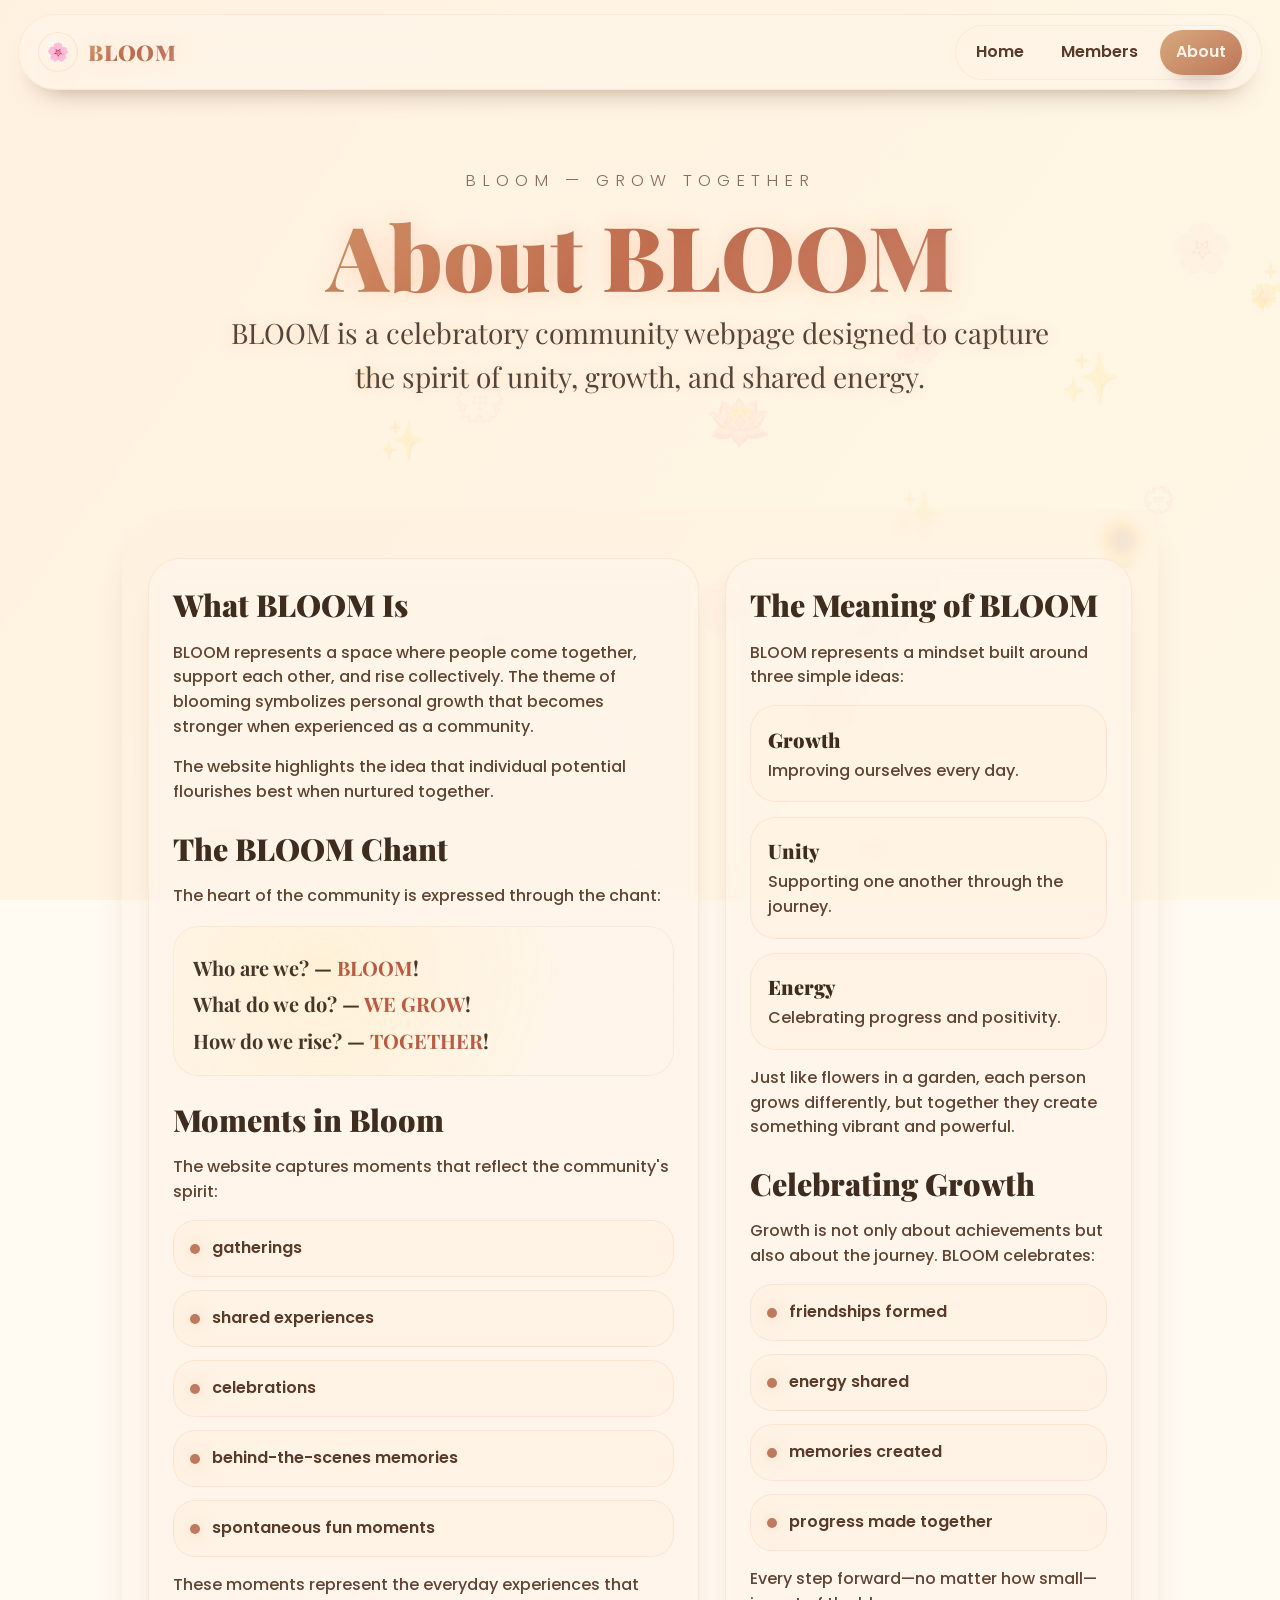
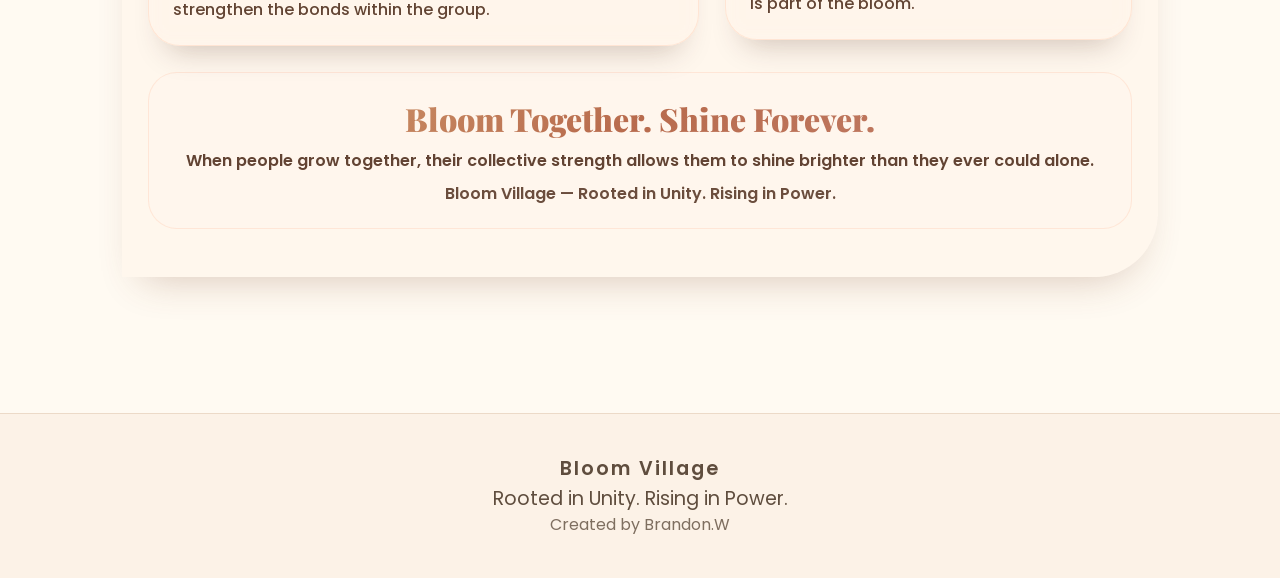
==== about.html @ b37bc61c "Initial Commit" ====
<!doctype html>
<html lang="en" id="top">
  <head>
    <meta charset="UTF-8" />
    <meta name="viewport" content="width=device-width, initial-scale=1.0" />
    <meta name="description" content="About BLOOM — unity, growth, and shared energy." />
    <title>BLOOM · about</title>

    <link rel="preconnect" href="https://fonts.googleapis.com" />
    <link rel="preconnect" href="https://fonts.gstatic.com" crossorigin />
    <link
      href="https://fonts.googleapis.com/css2?family=Playfair+Display:wght@400;700;900&family=Poppins:wght@300;400;500;600&display=swap"
      rel="stylesheet"
    />

    <style>
      :root {
        --ink: #2e2a28;
        --ink-soft: #4a3b32;
        --brand-a: #d4a373;
        --brand-b: #b86b4d;
        --brand-c: #c4826e;
        --glass: rgba(255, 245, 235, 0.62);
        --stroke: rgba(255, 220, 200, 0.55);
        --shadow: 0 20px 35px -18px rgba(70, 40, 20, 0.35);
        --nav-h: 76px;
      }

      * {
        margin: 0;
        padding: 0;
        box-sizing: border-box;
      }
      html {
        scroll-behavior: smooth;
        overflow-x: hidden;
      }
      body {
        font-family: "Poppins", sans-serif;
        background: #fffaf2;
        color: var(--ink);
        line-height: 1.55;
        overflow-x: hidden;
        opacity: 0;
        animation: bodyFadeIn 1.2s cubic-bezier(0.23, 1, 0.32, 1) forwards;
      }
      @keyframes bodyFadeIn {
        to {
          opacity: 1;
        }
      }

      /* Skip link */
      .skip-link {
        position: absolute;
        left: -999px;
        top: 10px;
        z-index: 10001;
        padding: 0.7rem 1rem;
        border-radius: 999px;
        background: rgba(255, 245, 235, 0.95);
        border: 1px solid rgba(255, 220, 200, 0.8);
        color: var(--ink);
        box-shadow: var(--shadow);
        text-decoration: none;
        font-weight: 600;
      }
      .skip-link:focus {
        left: 12px;
      }

      /* ---------- NAVBAR ---------- */
      .site-header {
        position: fixed;
        top: 0;
        left: 0;
        right: 0;
        z-index: 9998;
        padding: 0.9rem 1.1rem;
        pointer-events: none;
      }

      .nav {
        pointer-events: auto;
        max-width: 1300px;
        margin: 0 auto;
        height: var(--nav-h);
        display: flex;
        align-items: center;
        justify-content: space-between;
        gap: 1rem;

        background: var(--glass);
        backdrop-filter: blur(12px);
        border: 1px solid var(--stroke);
        border-radius: 999px;
        padding: 0.65rem 0.9rem 0.65rem 1.2rem;
        box-shadow: 0 18px 28px -22px rgba(80, 45, 20, 0.55);
      }

      .brand {
        display: inline-flex;
        align-items: center;
        gap: 0.65rem;
        text-decoration: none;
        white-space: nowrap;
      }

      .brand-mark {
        width: 40px;
        height: 40px;
        border-radius: 999px;
        display: grid;
        place-items: center;
        background: radial-gradient(
          circle at 30% 30%,
          rgba(255, 245, 235, 0.9),
          rgba(255, 235, 215, 0.4)
        );
        border: 1px solid rgba(255, 220, 200, 0.75);
        box-shadow: 0 16px 22px -18px rgba(70, 35, 15, 0.5);
        font-size: 1.1rem;
      }

      .brand-name {
        font-family: "Playfair Display", serif;
        font-weight: 900;
        letter-spacing: 0.02em;
        font-size: 1.35rem;
        background: linear-gradient(145deg, var(--brand-a), var(--brand-b), var(--brand-c));
        -webkit-background-clip: text;
        background-clip: text;
        color: transparent;
        text-shadow: 0 0 18px rgba(255, 140, 100, 0.18);
      }

      .nav-links {
        display: flex;
        align-items: center;
        gap: 0.35rem;
        padding: 0.25rem;
        border-radius: 999px;
        background: rgba(255, 240, 225, 0.35);
        border: 1px solid rgba(255, 220, 200, 0.45);
      }

      .nav-link {
        text-decoration: none;
        color: #5a3a29;
        font-weight: 600;
        padding: 0.65rem 1rem;
        border-radius: 999px;
        transition:
          transform 0.25s ease,
          background 0.25s ease,
          box-shadow 0.25s ease;
        outline: none;
      }
      .nav-link:hover {
        transform: translateY(-1px);
        background: rgba(255, 240, 220, 0.75);
        box-shadow: 0 16px 20px -18px rgba(70, 35, 15, 0.55);
      }
      .nav-link:focus-visible {
        outline: 3px solid rgba(255, 170, 122, 0.95);
        outline-offset: 2px;
      }
      .nav-link.is-active {
        background: linear-gradient(145deg, rgba(212, 163, 115, 0.92), rgba(184, 107, 77, 0.92));
        color: rgba(255, 245, 235, 0.98);
        box-shadow: 0 16px 22px -18px rgba(50, 20, 10, 0.6);
      }

      .nav-toggle {
        display: none;
        border: 1px solid rgba(255, 220, 200, 0.65);
        background: rgba(255, 245, 235, 0.75);
        backdrop-filter: blur(10px);
        color: #5a3a29;
        border-radius: 999px;
        padding: 0.65rem 0.9rem;
        font-weight: 700;
        cursor: pointer;
        box-shadow: 0 16px 20px -18px rgba(70, 35, 15, 0.5);
      }
      .nav-toggle:focus-visible {
        outline: 3px solid rgba(255, 170, 122, 0.95);
        outline-offset: 2px;
      }

      .nav-drawer {
        display: none;
        position: absolute;
        top: calc(0.9rem + var(--nav-h) + 0.55rem);
        left: 1.1rem;
        right: 1.1rem;
        max-width: 1300px;
        margin: 0 auto;
        background: rgba(255, 245, 235, 0.86);
        backdrop-filter: blur(14px);
        border: 1px solid rgba(255, 220, 200, 0.7);
        border-radius: 1.5rem;
        box-shadow: 0 28px 45px -28px rgba(50, 25, 10, 0.6);
        padding: 0.6rem;
        pointer-events: auto;
      }
      .nav-drawer a {
        display: block;
        padding: 0.9rem 1rem;
        border-radius: 1.1rem;
        color: #5a3a29;
        font-weight: 700;
        text-decoration: none;
      }
      .nav-drawer a:hover {
        background: rgba(255, 235, 215, 0.75);
      }
      .nav-drawer a.is-active {
        background: linear-gradient(145deg, rgba(212, 163, 115, 0.92), rgba(184, 107, 77, 0.92));
        color: rgba(255, 245, 235, 0.98);
      }
      .nav-drawer.open {
        display: block;
      }

      /* Background layers */
      .gradient-bg {
        position: fixed;
        inset: 0;
        width: 100%;
        height: 100%;
        background: linear-gradient(125deg, #fff1e0 0%, #fff9e6 40%, #ffe6e9 80%, #fff1dd 100%);
        background-size: 300% 300%;
        animation: softGradientShift 16s ease infinite;
        z-index: -2;
        pointer-events: none;
      }
      @keyframes softGradientShift {
        0% {
          background-position: 0% 50%;
        }
        50% {
          background-position: 100% 50%;
        }
        100% {
          background-position: 0% 50%;
        }
      }

      .petal-container {
        position: fixed;
        inset: 0;
        width: 100%;
        height: 100%;
        pointer-events: none;
        z-index: -1;
        overflow: hidden;
        will-change: transform;
      }

      .petal {
        position: absolute;
        color: rgba(255, 200, 200, 0.25);
        font-size: clamp(1.2rem, 6vw, 3.5rem);
        user-select: none;
        animation: floatPetals 20s linear infinite;
        opacity: 0.5;
        transform-origin: center;
        will-change: transform, opacity;
      }

      @keyframes floatPetals {
        0% {
          transform: translateY(110vh) rotate(0deg) scale(0.8);
          opacity: 0.2;
        }
        50% {
          opacity: 0.5;
        }
        100% {
          transform: translateY(-20vh) rotate(360deg) scale(1.2);
          opacity: 0;
        }
      }

      .content {
        position: relative;
        z-index: 5;
        padding-top: calc(var(--nav-h) + 2.2rem);
      }

      main {
        display: block;
      }

      section {
        max-width: 1100px;
        margin: 0 auto;
        padding: 4.5rem 2rem;
      }

      /* Page hero */
      .page-hero {
        padding-top: 3.5rem;
        padding-bottom: 2.5rem;
        text-align: center;
      }

      .small-label {
        font-size: 1.05rem;
        letter-spacing: 6px;
        text-transform: uppercase;
        color: #8b6f5c;
        font-weight: 300;
        margin-bottom: 0.9rem;
      }

      .page-title {
        font-family: "Playfair Display", serif;
        font-size: clamp(3rem, 7vw, 5.6rem);
        font-weight: 900;
        line-height: 1.05;
        background: linear-gradient(145deg, var(--brand-a), var(--brand-b), var(--brand-c));
        -webkit-background-clip: text;
        background-clip: text;
        color: transparent;
        text-shadow: 0 0 24px rgba(255, 140, 100, 0.25);
        margin-bottom: 0.6rem;
      }

      .page-subtitle {
        font-family: "Playfair Display", serif;
        font-size: clamp(1.15rem, 2.4vw, 1.75rem);
        font-weight: 400;
        color: var(--ink-soft);
        text-shadow:
          0 0 10px #ffe1c6,
          0 0 18px #ffdbc5;
        opacity: 0.95;
        max-width: 860px;
        margin: 0 auto;
      }

      /* Content cards */
      .about-wrap {
        background: rgba(255, 235, 220, 0.2);
        backdrop-filter: blur(4px);
        border-radius: 4rem 0 4rem 0;
        padding: 3rem 1.6rem;
        box-shadow: 0 20px 40px -20px rgba(120, 70, 40, 0.3);
      }

      .about-grid {
        display: grid;
        grid-template-columns: 1.15fr 0.85fr;
        gap: 1.6rem;
        align-items: start;
      }

      .card {
        background: rgba(255, 245, 235, 0.72);
        backdrop-filter: blur(10px);
        border: 1px solid rgba(255, 220, 200, 0.65);
        border-radius: 2rem;
        padding: 1.4rem 1.5rem;
        box-shadow: 0 22px 30px -18px rgba(70, 40, 20, 0.25);
      }

      .card h2 {
        font-family: "Playfair Display", serif;
        font-weight: 900;
        font-size: 1.9rem;
        color: #3e2c1e;
        margin-bottom: 0.75rem;
      }

      .card p {
        color: #5a3a29;
        font-weight: 500;
        opacity: 0.95;
        margin-bottom: 0.95rem;
      }

      .card p:last-child {
        margin-bottom: 0;
      }

      /* Meaning list */
      .pill-list {
        display: grid;
        gap: 0.9rem;
        margin-top: 0.9rem;
      }

      .pill-item {
        border-radius: 1.6rem;
        padding: 1.1rem 1.1rem;
        background: rgba(255, 240, 225, 0.55);
        border: 1px solid rgba(255, 220, 200, 0.65);
      }

      .pill-item strong {
        display: inline-block;
        font-family: "Playfair Display", serif;
        font-weight: 900;
        font-size: 1.25rem;
        color: #3e2c1e;
        margin-bottom: 0.25rem;
      }

      .pill-item span {
        display: block;
        color: #5a3a29;
        font-weight: 500;
        opacity: 0.95;
      }

      /* Chant block */
      .chant {
        margin-top: 1.1rem;
        border-radius: 1.6rem;
        background: radial-gradient(circle at 30% 30%, rgba(255, 240, 210, 0.8), transparent 70%);
        padding: 1.2rem 1.2rem;
        border: 1px solid rgba(255, 220, 200, 0.55);
      }

      .chant p {
        font-family: "Playfair Display", serif;
        font-size: 1.25rem;
        font-weight: 700;
        color: #3e2c1e;
        margin: 0.35rem 0;
      }

      .chant .highlight {
        color: #b6533a;
      }

      /* Moments list */
      .moments {
        display: grid;
        gap: 0.8rem;
        margin-top: 0.9rem;
      }

      .moment {
        display: flex;
        align-items: center;
        gap: 0.75rem;
        padding: 0.95rem 1rem;
        border-radius: 1.4rem;
        background: rgba(255, 240, 225, 0.55);
        border: 1px solid rgba(255, 220, 200, 0.65);
        color: #5a3a29;
        font-weight: 600;
      }

      .moment .dot {
        width: 10px;
        height: 10px;
        border-radius: 999px;
        background: rgba(184, 107, 77, 0.9);
        box-shadow: 0 0 18px rgba(184, 107, 77, 0.35);
      }

      /* Closing statement */
      .closing {
        text-align: center;
        margin-top: 1.6rem;
        padding: 1.3rem 1.1rem;
        border-radius: 1.8rem;
        background: rgba(255, 245, 235, 0.65);
        border: 1px solid rgba(255, 220, 200, 0.6);
      }

      .closing h3 {
        font-family: "Playfair Display", serif;
        font-weight: 900;
        font-size: 2rem;
        background: linear-gradient(145deg, var(--brand-a), var(--brand-b), var(--brand-c));
        -webkit-background-clip: text;
        background-clip: text;
        color: transparent;
        margin-bottom: 0.35rem;
      }

      .closing p {
        color: #5a3a29;
        font-weight: 600;
        opacity: 0.95;
      }

      footer {
        text-align: center;
        padding: 2.5rem;
        font-size: 1.2rem;
        background: rgba(245, 225, 205, 0.3);
        backdrop-filter: blur(4px);
        border-top: 1px solid rgba(200, 160, 130, 0.3);
        color: #5f4d3e;
        margin-top: 4rem;
      }
      footer p:first-child {
        font-weight: 600;
        letter-spacing: 2px;
      }
      footer p:last-child {
        font-size: 1rem;
        opacity: 0.8;
      }

      @media (max-width: 980px) {
        .about-grid {
          grid-template-columns: 1fr;
        }
        .about-wrap {
          border-radius: 2.6rem 0 2.6rem 0;
        }
      }

      @media (max-width: 860px) {
        .nav-links {
          display: none;
        }
        .nav-toggle {
          display: inline-flex;
          align-items: center;
          gap: 0.55rem;
        }
      }

      @media (prefers-reduced-motion: reduce) {
        html {
          scroll-behavior: auto;
        }
        * {
          animation-duration: 0.001ms !important;
          animation-iteration-count: 1 !important;
          transition-duration: 0.001ms !important;
        }
        .petal {
          display: none;
        }
        .gradient-bg {
          animation: none;
        }
      }
    </style>
  </head>

  <body>
    <a class="skip-link" href="#main">Skip to content</a>

    <div class="gradient-bg"></div>
    <div class="petal-container" id="petalContainer"></div>

    <header class="site-header">
      <nav class="nav" aria-label="Primary">
        <a class="brand" href="index.html" aria-label="BLOOM home">
          <span class="brand-mark" aria-hidden="true">🌸</span>
          <span class="brand-name">BLOOM</span>
        </a>

        <button
          class="nav-toggle"
          id="navToggle"
          type="button"
          aria-expanded="false"
          aria-controls="navDrawer"
        >
          ☰ <span style="font-weight: 700">Menu</span>
        </button>

        <div class="nav-links" aria-label="Primary links">
          <a class="nav-link" href="index.html">Home</a>
          <a class="nav-link" href="members.html">Members</a>
          <a class="nav-link is-active" href="about.html">About</a>
        </div>
      </nav>

      <div class="nav-drawer" id="navDrawer" aria-label="Mobile menu">
        <a href="index.html">Home</a>
        <a href="members.html">Members</a>
        <a class="is-active" href="about.html">About</a>
      </div>
    </header>

    <div class="content">
      <main id="main">
        <section class="page-hero">
          <div class="small-label">BLOOM — Grow Together</div>
          <h1 class="page-title">About BLOOM</h1>
          <p class="page-subtitle">
            BLOOM is a celebratory community webpage designed to capture the spirit of unity,
            growth, and shared energy.
          </p>
        </section>

        <section>
          <div class="about-wrap">
            <div class="about-grid">
              <article class="card">
                <h2>What BLOOM Is</h2>
                <p>
                  BLOOM represents a space where people come together, support each other, and rise
                  collectively. The theme of blooming symbolizes personal growth that becomes
                  stronger when experienced as a community.
                </p>
                <p>
                  The website highlights the idea that individual potential flourishes best when
                  nurtured together.
                </p>

                <h2 style="margin-top: 1.25rem">The BLOOM Chant</h2>
                <p>The heart of the community is expressed through the chant:</p>

                <div class="chant" aria-label="BLOOM chant">
                  <p>Who are we? — <span class="highlight">BLOOM</span>!</p>
                  <p>What do we do? — <span class="highlight">WE GROW</span>!</p>
                  <p>How do we rise? — <span class="highlight">TOGETHER</span>!</p>
                </div>

                <h2 style="margin-top: 1.25rem">Moments in Bloom</h2>
                <p>The website captures moments that reflect the community's spirit:</p>

                <div class="moments" aria-label="Moments in Bloom list">
                  <div class="moment"><span class="dot" aria-hidden="true"></span> gatherings</div>
                  <div class="moment">
                    <span class="dot" aria-hidden="true"></span> shared experiences
                  </div>
                  <div class="moment">
                    <span class="dot" aria-hidden="true"></span> celebrations
                  </div>
                  <div class="moment">
                    <span class="dot" aria-hidden="true"></span> behind-the-scenes memories
                  </div>
                  <div class="moment">
                    <span class="dot" aria-hidden="true"></span> spontaneous fun moments
                  </div>
                </div>

                <p style="margin-top: 1rem">
                  These moments represent the everyday experiences that strengthen the bonds within
                  the group.
                </p>
              </article>

              <aside class="card">
                <h2>The Meaning of BLOOM</h2>
                <p>BLOOM represents a mindset built around three simple ideas:</p>

                <div class="pill-list" aria-label="BLOOM meaning list">
                  <div class="pill-item">
                    <strong>Growth</strong>
                    <span>Improving ourselves every day.</span>
                  </div>
                  <div class="pill-item">
                    <strong>Unity</strong>
                    <span>Supporting one another through the journey.</span>
                  </div>
                  <div class="pill-item">
                    <strong>Energy</strong>
                    <span>Celebrating progress and positivity.</span>
                  </div>
                </div>

                <p style="margin-top: 1rem">
                  Just like flowers in a garden, each person grows differently, but together they
                  create something vibrant and powerful.
                </p>

                <h2 style="margin-top: 1.25rem">Celebrating Growth</h2>
                <p>
                  Growth is not only about achievements but also about the journey. BLOOM
                  celebrates:
                </p>

                <div class="moments" aria-label="Celebrating Growth list">
                  <div class="moment">
                    <span class="dot" aria-hidden="true"></span> friendships formed
                  </div>
                  <div class="moment">
                    <span class="dot" aria-hidden="true"></span> energy shared
                  </div>
                  <div class="moment">
                    <span class="dot" aria-hidden="true"></span> memories created
                  </div>
                  <div class="moment">
                    <span class="dot" aria-hidden="true"></span> progress made together
                  </div>
                </div>

                <p style="margin-top: 1rem">
                  Every step forward—no matter how small—is part of the bloom.
                </p>
              </aside>
            </div>

            <div class="closing" aria-label="Closing message">
              <h3>Bloom Together. Shine Forever.</h3>
              <p>
                When people grow together, their collective strength allows them to shine brighter
                than they ever could alone.
              </p>
              <p style="margin-top: 0.55rem; opacity: 0.9">
                Bloom Village — Rooted in Unity. Rising in Power.
              </p>
            </div>
          </div>
        </section>

        <footer>
          <p>Bloom Village</p>
          <p>Rooted in Unity. Rising in Power.</p>
          <p>Created by Brandon.W</p>
        </footer>
      </main>
    </div>

    <script>
      (function () {
        const reduceMotion =
          window.matchMedia && window.matchMedia("(prefers-reduced-motion: reduce)").matches;

        // Navbar mobile toggle
        const navToggle = document.getElementById("navToggle");
        const navDrawer = document.getElementById("navDrawer");

        function setDrawer(open) {
          if (!navToggle || !navDrawer) return;
          navDrawer.classList.toggle("open", open);
          navToggle.setAttribute("aria-expanded", open ? "true" : "false");
        }

        if (navToggle && navDrawer) {
          navToggle.addEventListener("click", () => {
            const isOpen = navDrawer.classList.contains("open");
            setDrawer(!isOpen);
          });

          navDrawer.querySelectorAll("a").forEach((a) =>
            a.addEventListener("click", () => {
              setDrawer(false);
            }),
          );

          window.addEventListener("keydown", (e) => {
            if (e.key === "Escape") setDrawer(false);
          });

          window.addEventListener("click", (e) => {
            const target = e.target;
            if (!target) return;
            if (navDrawer.classList.contains("open")) {
              const clickedToggle = navToggle.contains(target);
              const clickedDrawer = navDrawer.contains(target);
              if (!clickedToggle && !clickedDrawer) setDrawer(false);
            }
          });
        }

        // Petals
        const petalContainer = document.getElementById("petalContainer");
        const petalEmojis = ["🌸", "🌼", "🌻", "🌺", "🪷", "💮", "✨"];

        if (!reduceMotion && petalContainer) {
          const PETAL_COUNT = 22;
          for (let i = 0; i < PETAL_COUNT; i++) {
            const petal = document.createElement("div");
            petal.className = "petal";
            petal.textContent = petalEmojis[Math.floor(Math.random() * petalEmojis.length)];
            petal.style.left = Math.random() * 100 + "%";
            petal.style.top = Math.random() * 100 + "%";
            petal.style.animationDelay = Math.random() * 15 + "s";
            petal.style.animationDuration = 12 + Math.random() * 18 + "s";
            petal.style.fontSize = 1.2 + Math.random() * 3 + "rem";
            petal.style.opacity = (0.2 + Math.random() * 0.3).toFixed(2);
            petalContainer.appendChild(petal);
          }
        }
      })();
    </script>
  </body>
</html>
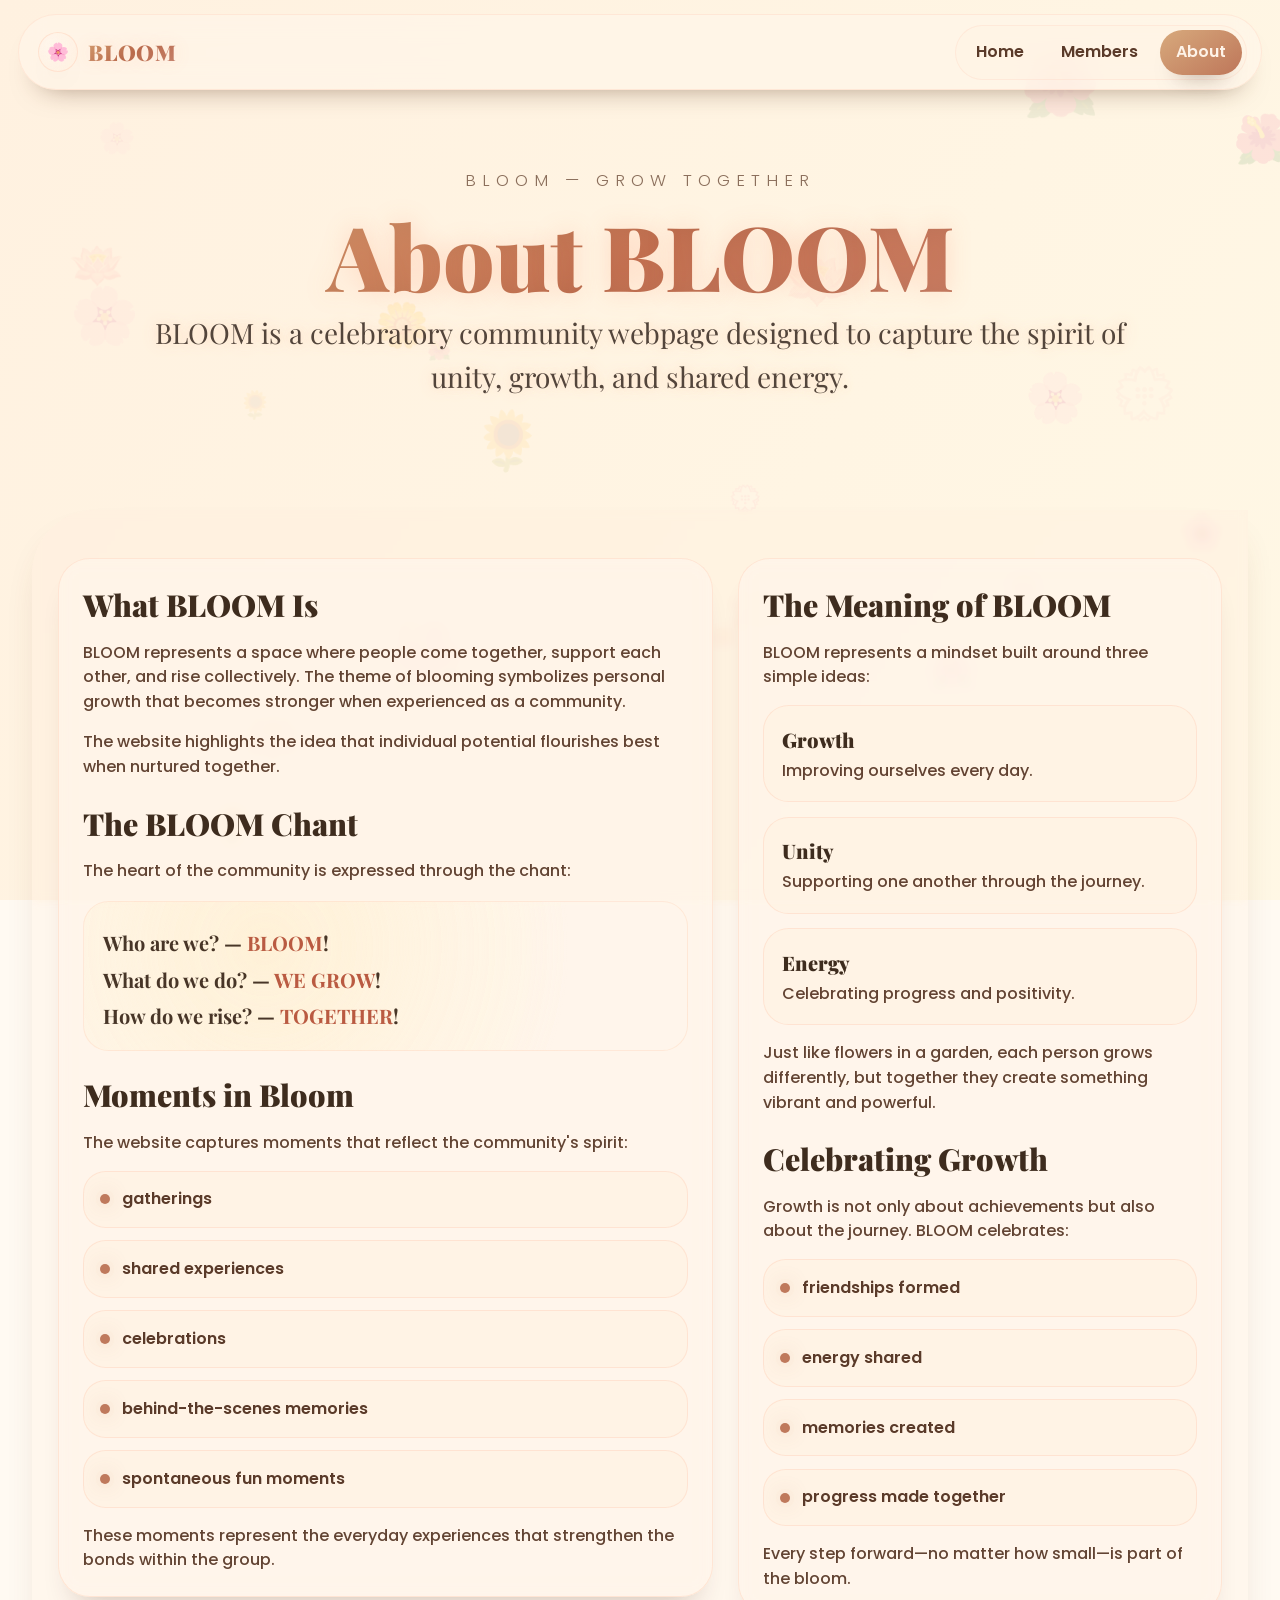
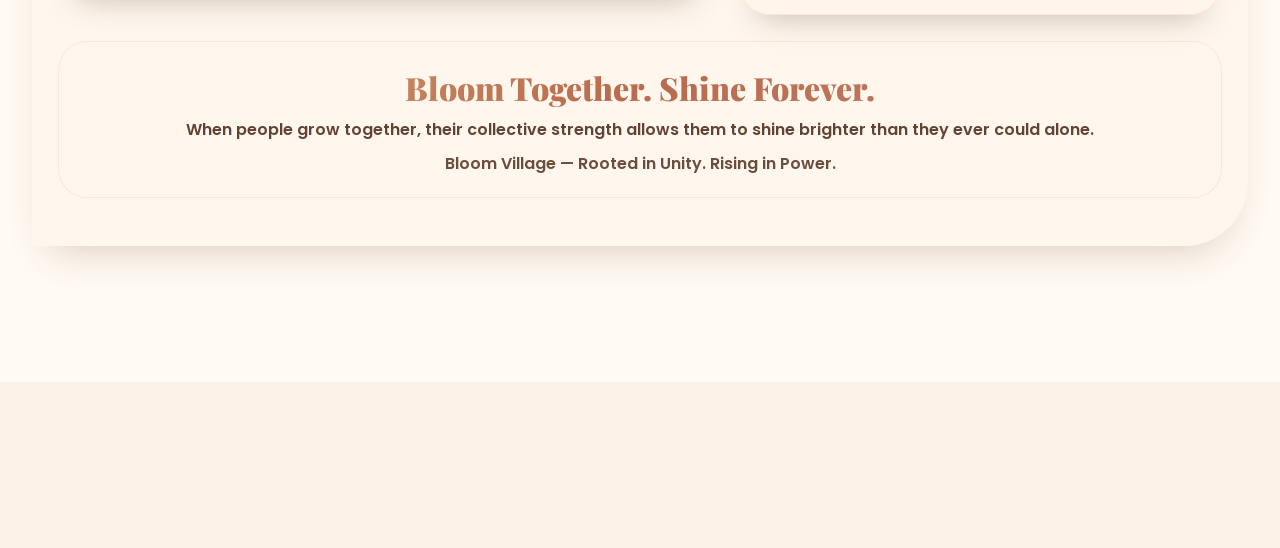
==== commit 93d63a72: "Separated code into html,css and js. Added Birthday announcement Feature" ====
--- a/about.html
+++ b/about.html
@@ -12,540 +12,8 @@
       href="https://fonts.googleapis.com/css2?family=Playfair+Display:wght@400;700;900&family=Poppins:wght@300;400;500;600&display=swap"
       rel="stylesheet"
     />
-
-    <style>
-      :root {
-        --ink: #2e2a28;
-        --ink-soft: #4a3b32;
-        --brand-a: #d4a373;
-        --brand-b: #b86b4d;
-        --brand-c: #c4826e;
-        --glass: rgba(255, 245, 235, 0.62);
-        --stroke: rgba(255, 220, 200, 0.55);
-        --shadow: 0 20px 35px -18px rgba(70, 40, 20, 0.35);
-        --nav-h: 76px;
-      }
-
-      * {
-        margin: 0;
-        padding: 0;
-        box-sizing: border-box;
-      }
-      html {
-        scroll-behavior: smooth;
-        overflow-x: hidden;
-      }
-      body {
-        font-family: "Poppins", sans-serif;
-        background: #fffaf2;
-        color: var(--ink);
-        line-height: 1.55;
-        overflow-x: hidden;
-        opacity: 0;
-        animation: bodyFadeIn 1.2s cubic-bezier(0.23, 1, 0.32, 1) forwards;
-      }
-      @keyframes bodyFadeIn {
-        to {
-          opacity: 1;
-        }
-      }
-
-      /* Skip link */
-      .skip-link {
-        position: absolute;
-        left: -999px;
-        top: 10px;
-        z-index: 10001;
-        padding: 0.7rem 1rem;
-        border-radius: 999px;
-        background: rgba(255, 245, 235, 0.95);
-        border: 1px solid rgba(255, 220, 200, 0.8);
-        color: var(--ink);
-        box-shadow: var(--shadow);
-        text-decoration: none;
-        font-weight: 600;
-      }
-      .skip-link:focus {
-        left: 12px;
-      }
-
-      /* ---------- NAVBAR ---------- */
-      .site-header {
-        position: fixed;
-        top: 0;
-        left: 0;
-        right: 0;
-        z-index: 9998;
-        padding: 0.9rem 1.1rem;
-        pointer-events: none;
-      }
-
-      .nav {
-        pointer-events: auto;
-        max-width: 1300px;
-        margin: 0 auto;
-        height: var(--nav-h);
-        display: flex;
-        align-items: center;
-        justify-content: space-between;
-        gap: 1rem;
-
-        background: var(--glass);
-        backdrop-filter: blur(12px);
-        border: 1px solid var(--stroke);
-        border-radius: 999px;
-        padding: 0.65rem 0.9rem 0.65rem 1.2rem;
-        box-shadow: 0 18px 28px -22px rgba(80, 45, 20, 0.55);
-      }
-
-      .brand {
-        display: inline-flex;
-        align-items: center;
-        gap: 0.65rem;
-        text-decoration: none;
-        white-space: nowrap;
-      }
-
-      .brand-mark {
-        width: 40px;
-        height: 40px;
-        border-radius: 999px;
-        display: grid;
-        place-items: center;
-        background: radial-gradient(
-          circle at 30% 30%,
-          rgba(255, 245, 235, 0.9),
-          rgba(255, 235, 215, 0.4)
-        );
-        border: 1px solid rgba(255, 220, 200, 0.75);
-        box-shadow: 0 16px 22px -18px rgba(70, 35, 15, 0.5);
-        font-size: 1.1rem;
-      }
-
-      .brand-name {
-        font-family: "Playfair Display", serif;
-        font-weight: 900;
-        letter-spacing: 0.02em;
-        font-size: 1.35rem;
-        background: linear-gradient(145deg, var(--brand-a), var(--brand-b), var(--brand-c));
-        -webkit-background-clip: text;
-        background-clip: text;
-        color: transparent;
-        text-shadow: 0 0 18px rgba(255, 140, 100, 0.18);
-      }
-
-      .nav-links {
-        display: flex;
-        align-items: center;
-        gap: 0.35rem;
-        padding: 0.25rem;
-        border-radius: 999px;
-        background: rgba(255, 240, 225, 0.35);
-        border: 1px solid rgba(255, 220, 200, 0.45);
-      }
-
-      .nav-link {
-        text-decoration: none;
-        color: #5a3a29;
-        font-weight: 600;
-        padding: 0.65rem 1rem;
-        border-radius: 999px;
-        transition:
-          transform 0.25s ease,
-          background 0.25s ease,
-          box-shadow 0.25s ease;
-        outline: none;
-      }
-      .nav-link:hover {
-        transform: translateY(-1px);
-        background: rgba(255, 240, 220, 0.75);
-        box-shadow: 0 16px 20px -18px rgba(70, 35, 15, 0.55);
-      }
-      .nav-link:focus-visible {
-        outline: 3px solid rgba(255, 170, 122, 0.95);
-        outline-offset: 2px;
-      }
-      .nav-link.is-active {
-        background: linear-gradient(145deg, rgba(212, 163, 115, 0.92), rgba(184, 107, 77, 0.92));
-        color: rgba(255, 245, 235, 0.98);
-        box-shadow: 0 16px 22px -18px rgba(50, 20, 10, 0.6);
-      }
-
-      .nav-toggle {
-        display: none;
-        border: 1px solid rgba(255, 220, 200, 0.65);
-        background: rgba(255, 245, 235, 0.75);
-        backdrop-filter: blur(10px);
-        color: #5a3a29;
-        border-radius: 999px;
-        padding: 0.65rem 0.9rem;
-        font-weight: 700;
-        cursor: pointer;
-        box-shadow: 0 16px 20px -18px rgba(70, 35, 15, 0.5);
-      }
-      .nav-toggle:focus-visible {
-        outline: 3px solid rgba(255, 170, 122, 0.95);
-        outline-offset: 2px;
-      }
-
-      .nav-drawer {
-        display: none;
-        position: absolute;
-        top: calc(0.9rem + var(--nav-h) + 0.55rem);
-        left: 1.1rem;
-        right: 1.1rem;
-        max-width: 1300px;
-        margin: 0 auto;
-        background: rgba(255, 245, 235, 0.86);
-        backdrop-filter: blur(14px);
-        border: 1px solid rgba(255, 220, 200, 0.7);
-        border-radius: 1.5rem;
-        box-shadow: 0 28px 45px -28px rgba(50, 25, 10, 0.6);
-        padding: 0.6rem;
-        pointer-events: auto;
-      }
-      .nav-drawer a {
-        display: block;
-        padding: 0.9rem 1rem;
-        border-radius: 1.1rem;
-        color: #5a3a29;
-        font-weight: 700;
-        text-decoration: none;
-      }
-      .nav-drawer a:hover {
-        background: rgba(255, 235, 215, 0.75);
-      }
-      .nav-drawer a.is-active {
-        background: linear-gradient(145deg, rgba(212, 163, 115, 0.92), rgba(184, 107, 77, 0.92));
-        color: rgba(255, 245, 235, 0.98);
-      }
-      .nav-drawer.open {
-        display: block;
-      }
-
-      /* Background layers */
-      .gradient-bg {
-        position: fixed;
-        inset: 0;
-        width: 100%;
-        height: 100%;
-        background: linear-gradient(125deg, #fff1e0 0%, #fff9e6 40%, #ffe6e9 80%, #fff1dd 100%);
-        background-size: 300% 300%;
-        animation: softGradientShift 16s ease infinite;
-        z-index: -2;
-        pointer-events: none;
-      }
-      @keyframes softGradientShift {
-        0% {
-          background-position: 0% 50%;
-        }
-        50% {
-          background-position: 100% 50%;
-        }
-        100% {
-          background-position: 0% 50%;
-        }
-      }
-
-      .petal-container {
-        position: fixed;
-        inset: 0;
-        width: 100%;
-        height: 100%;
-        pointer-events: none;
-        z-index: -1;
-        overflow: hidden;
-        will-change: transform;
-      }
-
-      .petal {
-        position: absolute;
-        color: rgba(255, 200, 200, 0.25);
-        font-size: clamp(1.2rem, 6vw, 3.5rem);
-        user-select: none;
-        animation: floatPetals 20s linear infinite;
-        opacity: 0.5;
-        transform-origin: center;
-        will-change: transform, opacity;
-      }
-
-      @keyframes floatPetals {
-        0% {
-          transform: translateY(110vh) rotate(0deg) scale(0.8);
-          opacity: 0.2;
-        }
-        50% {
-          opacity: 0.5;
-        }
-        100% {
-          transform: translateY(-20vh) rotate(360deg) scale(1.2);
-          opacity: 0;
-        }
-      }
-
-      .content {
-        position: relative;
-        z-index: 5;
-        padding-top: calc(var(--nav-h) + 2.2rem);
-      }
-
-      main {
-        display: block;
-      }
-
-      section {
-        max-width: 1100px;
-        margin: 0 auto;
-        padding: 4.5rem 2rem;
-      }
-
-      /* Page hero */
-      .page-hero {
-        padding-top: 3.5rem;
-        padding-bottom: 2.5rem;
-        text-align: center;
-      }
-
-      .small-label {
-        font-size: 1.05rem;
-        letter-spacing: 6px;
-        text-transform: uppercase;
-        color: #8b6f5c;
-        font-weight: 300;
-        margin-bottom: 0.9rem;
-      }
-
-      .page-title {
-        font-family: "Playfair Display", serif;
-        font-size: clamp(3rem, 7vw, 5.6rem);
-        font-weight: 900;
-        line-height: 1.05;
-        background: linear-gradient(145deg, var(--brand-a), var(--brand-b), var(--brand-c));
-        -webkit-background-clip: text;
-        background-clip: text;
-        color: transparent;
-        text-shadow: 0 0 24px rgba(255, 140, 100, 0.25);
-        margin-bottom: 0.6rem;
-      }
-
-      .page-subtitle {
-        font-family: "Playfair Display", serif;
-        font-size: clamp(1.15rem, 2.4vw, 1.75rem);
-        font-weight: 400;
-        color: var(--ink-soft);
-        text-shadow:
-          0 0 10px #ffe1c6,
-          0 0 18px #ffdbc5;
-        opacity: 0.95;
-        max-width: 860px;
-        margin: 0 auto;
-      }
-
-      /* Content cards */
-      .about-wrap {
-        background: rgba(255, 235, 220, 0.2);
-        backdrop-filter: blur(4px);
-        border-radius: 4rem 0 4rem 0;
-        padding: 3rem 1.6rem;
-        box-shadow: 0 20px 40px -20px rgba(120, 70, 40, 0.3);
-      }
-
-      .about-grid {
-        display: grid;
-        grid-template-columns: 1.15fr 0.85fr;
-        gap: 1.6rem;
-        align-items: start;
-      }
-
-      .card {
-        background: rgba(255, 245, 235, 0.72);
-        backdrop-filter: blur(10px);
-        border: 1px solid rgba(255, 220, 200, 0.65);
-        border-radius: 2rem;
-        padding: 1.4rem 1.5rem;
-        box-shadow: 0 22px 30px -18px rgba(70, 40, 20, 0.25);
-      }
-
-      .card h2 {
-        font-family: "Playfair Display", serif;
-        font-weight: 900;
-        font-size: 1.9rem;
-        color: #3e2c1e;
-        margin-bottom: 0.75rem;
-      }
-
-      .card p {
-        color: #5a3a29;
-        font-weight: 500;
-        opacity: 0.95;
-        margin-bottom: 0.95rem;
-      }
-
-      .card p:last-child {
-        margin-bottom: 0;
-      }
-
-      /* Meaning list */
-      .pill-list {
-        display: grid;
-        gap: 0.9rem;
-        margin-top: 0.9rem;
-      }
-
-      .pill-item {
-        border-radius: 1.6rem;
-        padding: 1.1rem 1.1rem;
-        background: rgba(255, 240, 225, 0.55);
-        border: 1px solid rgba(255, 220, 200, 0.65);
-      }
-
-      .pill-item strong {
-        display: inline-block;
-        font-family: "Playfair Display", serif;
-        font-weight: 900;
-        font-size: 1.25rem;
-        color: #3e2c1e;
-        margin-bottom: 0.25rem;
-      }
-
-      .pill-item span {
-        display: block;
-        color: #5a3a29;
-        font-weight: 500;
-        opacity: 0.95;
-      }
-
-      /* Chant block */
-      .chant {
-        margin-top: 1.1rem;
-        border-radius: 1.6rem;
-        background: radial-gradient(circle at 30% 30%, rgba(255, 240, 210, 0.8), transparent 70%);
-        padding: 1.2rem 1.2rem;
-        border: 1px solid rgba(255, 220, 200, 0.55);
-      }
-
-      .chant p {
-        font-family: "Playfair Display", serif;
-        font-size: 1.25rem;
-        font-weight: 700;
-        color: #3e2c1e;
-        margin: 0.35rem 0;
-      }
-
-      .chant .highlight {
-        color: #b6533a;
-      }
-
-      /* Moments list */
-      .moments {
-        display: grid;
-        gap: 0.8rem;
-        margin-top: 0.9rem;
-      }
-
-      .moment {
-        display: flex;
-        align-items: center;
-        gap: 0.75rem;
-        padding: 0.95rem 1rem;
-        border-radius: 1.4rem;
-        background: rgba(255, 240, 225, 0.55);
-        border: 1px solid rgba(255, 220, 200, 0.65);
-        color: #5a3a29;
-        font-weight: 600;
-      }
-
-      .moment .dot {
-        width: 10px;
-        height: 10px;
-        border-radius: 999px;
-        background: rgba(184, 107, 77, 0.9);
-        box-shadow: 0 0 18px rgba(184, 107, 77, 0.35);
-      }
-
-      /* Closing statement */
-      .closing {
-        text-align: center;
-        margin-top: 1.6rem;
-        padding: 1.3rem 1.1rem;
-        border-radius: 1.8rem;
-        background: rgba(255, 245, 235, 0.65);
-        border: 1px solid rgba(255, 220, 200, 0.6);
-      }
-
-      .closing h3 {
-        font-family: "Playfair Display", serif;
-        font-weight: 900;
-        font-size: 2rem;
-        background: linear-gradient(145deg, var(--brand-a), var(--brand-b), var(--brand-c));
-        -webkit-background-clip: text;
-        background-clip: text;
-        color: transparent;
-        margin-bottom: 0.35rem;
-      }
-
-      .closing p {
-        color: #5a3a29;
-        font-weight: 600;
-        opacity: 0.95;
-      }
-
-      footer {
-        text-align: center;
-        padding: 2.5rem;
-        font-size: 1.2rem;
-        background: rgba(245, 225, 205, 0.3);
-        backdrop-filter: blur(4px);
-        border-top: 1px solid rgba(200, 160, 130, 0.3);
-        color: #5f4d3e;
-        margin-top: 4rem;
-      }
-      footer p:first-child {
-        font-weight: 600;
-        letter-spacing: 2px;
-      }
-      footer p:last-child {
-        font-size: 1rem;
-        opacity: 0.8;
-      }
-
-      @media (max-width: 980px) {
-        .about-grid {
-          grid-template-columns: 1fr;
-        }
-        .about-wrap {
-          border-radius: 2.6rem 0 2.6rem 0;
-        }
-      }
-
-      @media (max-width: 860px) {
-        .nav-links {
-          display: none;
-        }
-        .nav-toggle {
-          display: inline-flex;
-          align-items: center;
-          gap: 0.55rem;
-        }
-      }
-
-      @media (prefers-reduced-motion: reduce) {
-        html {
-          scroll-behavior: auto;
-        }
-        * {
-          animation-duration: 0.001ms !important;
-          animation-iteration-count: 1 !important;
-          transition-duration: 0.001ms !important;
-        }
-        .petal {
-          display: none;
-        }
-        .gradient-bg {
-          animation: none;
-        }
-      }
-    </style>
+    <link rel="icon" type="image/png" href="assets/images/favicon.png" />
+    <link rel="stylesheet" href="style.css" />
   </head>
 
   <body>
@@ -717,68 +185,6 @@
       </main>
     </div>
 
-    <script>
-      (function () {
-        const reduceMotion =
-          window.matchMedia && window.matchMedia("(prefers-reduced-motion: reduce)").matches;
-
-        // Navbar mobile toggle
-        const navToggle = document.getElementById("navToggle");
-        const navDrawer = document.getElementById("navDrawer");
-
-        function setDrawer(open) {
-          if (!navToggle || !navDrawer) return;
-          navDrawer.classList.toggle("open", open);
-          navToggle.setAttribute("aria-expanded", open ? "true" : "false");
-        }
-
-        if (navToggle && navDrawer) {
-          navToggle.addEventListener("click", () => {
-            const isOpen = navDrawer.classList.contains("open");
-            setDrawer(!isOpen);
-          });
-
-          navDrawer.querySelectorAll("a").forEach((a) =>
-            a.addEventListener("click", () => {
-              setDrawer(false);
-            }),
-          );
-
-          window.addEventListener("keydown", (e) => {
-            if (e.key === "Escape") setDrawer(false);
-          });
-
-          window.addEventListener("click", (e) => {
-            const target = e.target;
-            if (!target) return;
-            if (navDrawer.classList.contains("open")) {
-              const clickedToggle = navToggle.contains(target);
-              const clickedDrawer = navDrawer.contains(target);
-              if (!clickedToggle && !clickedDrawer) setDrawer(false);
-            }
-          });
-        }
-
-        // Petals
-        const petalContainer = document.getElementById("petalContainer");
-        const petalEmojis = ["🌸", "🌼", "🌻", "🌺", "🪷", "💮", "✨"];
-
-        if (!reduceMotion && petalContainer) {
-          const PETAL_COUNT = 22;
-          for (let i = 0; i < PETAL_COUNT; i++) {
-            const petal = document.createElement("div");
-            petal.className = "petal";
-            petal.textContent = petalEmojis[Math.floor(Math.random() * petalEmojis.length)];
-            petal.style.left = Math.random() * 100 + "%";
-            petal.style.top = Math.random() * 100 + "%";
-            petal.style.animationDelay = Math.random() * 15 + "s";
-            petal.style.animationDuration = 12 + Math.random() * 18 + "s";
-            petal.style.fontSize = 1.2 + Math.random() * 3 + "rem";
-            petal.style.opacity = (0.2 + Math.random() * 0.3).toFixed(2);
-            petalContainer.appendChild(petal);
-          }
-        }
-      })();
-    </script>
+    <script src="script.js"></script>
   </body>
 </html>
--- a/style.css
+++ b/style.css
@@ -0,0 +1,2127 @@
+:root {
+  --ink: #2e2a28;
+  --ink-soft: #4a3b32;
+  --brand-a: #d4a373;
+  --brand-b: #b86b4d;
+  --brand-c: #c4826e;
+  --glass: rgba(255, 245, 235, 0.62);
+  --stroke: rgba(255, 220, 200, 0.55);
+  --shadow: 0 20px 35px -18px rgba(70, 40, 20, 0.35);
+  --nav-h: 76px;
+}
+
+* {
+  margin: 0;
+  padding: 0;
+  box-sizing: border-box;
+}
+
+html {
+  scroll-behavior: smooth;
+  overflow-x: hidden;
+}
+
+body {
+  font-family: "Poppins", sans-serif;
+  background: #fffaf2;
+  color: var(--ink);
+  line-height: 1.55;
+  overflow-x: hidden;
+  opacity: 0;
+  animation: bodyFadeIn 1.2s cubic-bezier(0.23, 1, 0.32, 1) forwards;
+}
+
+@keyframes bodyFadeIn {
+  to {
+    opacity: 1;
+  }
+}
+
+body.nav-open,
+body.modal-open {
+  overflow: hidden;
+}
+
+main {
+  display: block;
+}
+
+section {
+  max-width: 1300px;
+  margin: 0 auto;
+  padding: 4.5rem 2rem;
+}
+
+.content {
+  position: relative;
+  z-index: 5;
+  padding-top: calc(var(--nav-h) + 2.2rem);
+}
+
+/* ---------- ACCESSIBILITY ---------- */
+.skip-link {
+  position: absolute;
+  left: -999px;
+  top: 10px;
+  z-index: 10001;
+  padding: 0.7rem 1rem;
+  border-radius: 999px;
+  background: rgba(255, 245, 235, 0.95);
+  border: 1px solid rgba(255, 220, 200, 0.8);
+  color: var(--ink);
+  box-shadow: var(--shadow);
+  text-decoration: none;
+  font-weight: 600;
+}
+
+.skip-link:focus {
+  left: 12px;
+}
+
+/* ---------- SHARED FOCUS ---------- */
+.nav-link:focus-visible,
+.nav-toggle:focus-visible,
+.lightbox-close:focus-visible,
+.celebration-close:focus-visible,
+.celebration-action:focus-visible,
+.celebration-secondary:focus-visible,
+.play-overlay:focus-visible,
+.member-card:focus-visible,
+.hangout-card:focus-visible,
+.modal-close:focus-visible,
+.hmodal-close:focus-visible,
+.moment-card:focus-visible,
+.media-close:focus-visible {
+  outline: 3px solid rgba(255, 170, 122, 0.95);
+  outline-offset: 2px;
+}
+
+/* ---------- NAVBAR ---------- */
+.site-header {
+  position: fixed;
+  top: 0;
+  left: 0;
+  right: 0;
+  z-index: 9998;
+  padding: 0.9rem 1.1rem;
+  pointer-events: auto;
+}
+
+.nav {
+  max-width: 1300px;
+  margin: 0 auto;
+  height: var(--nav-h);
+  display: flex;
+  align-items: center;
+  justify-content: space-between;
+  gap: 1rem;
+  background: var(--glass);
+  backdrop-filter: blur(12px);
+  border: 1px solid var(--stroke);
+  border-radius: 999px;
+  padding: 0.65rem 0.9rem 0.65rem 1.2rem;
+  box-shadow: 0 18px 28px -22px rgba(80, 45, 20, 0.55);
+}
+
+.brand {
+  display: inline-flex;
+  align-items: center;
+  gap: 0.65rem;
+  text-decoration: none;
+  white-space: nowrap;
+}
+
+.brand-mark {
+  width: 40px;
+  height: 40px;
+  border-radius: 999px;
+  display: grid;
+  place-items: center;
+  background: radial-gradient(
+    circle at 30% 30%,
+    rgba(255, 245, 235, 0.9),
+    rgba(255, 235, 215, 0.4)
+  );
+  border: 1px solid rgba(255, 220, 200, 0.75);
+  box-shadow: 0 16px 22px -18px rgba(70, 35, 15, 0.5);
+  font-size: 1.1rem;
+}
+
+.brand-name {
+  font-family: "Playfair Display", serif;
+  font-weight: 900;
+  letter-spacing: 0.02em;
+  font-size: 1.35rem;
+  background: linear-gradient(145deg, var(--brand-a), var(--brand-b), var(--brand-c));
+  -webkit-background-clip: text;
+  background-clip: text;
+  color: transparent;
+  text-shadow: 0 0 18px rgba(255, 140, 100, 0.18);
+}
+
+.nav-links {
+  display: flex;
+  align-items: center;
+  gap: 0.35rem;
+  padding: 0.25rem;
+  border-radius: 999px;
+  background: rgba(255, 240, 225, 0.35);
+  border: 1px solid rgba(255, 220, 200, 0.45);
+}
+
+.nav-link {
+  text-decoration: none;
+  color: #5a3a29;
+  font-weight: 600;
+  padding: 0.65rem 1rem;
+  border-radius: 999px;
+  transition:
+    transform 0.25s ease,
+    background 0.25s ease,
+    box-shadow 0.25s ease;
+  outline: none;
+}
+
+.nav-link:hover {
+  transform: translateY(-1px);
+  background: rgba(255, 240, 220, 0.75);
+  box-shadow: 0 16px 20px -18px rgba(70, 35, 15, 0.55);
+}
+
+.nav-link.is-active {
+  background: linear-gradient(145deg, rgba(212, 163, 115, 0.92), rgba(184, 107, 77, 0.92));
+  color: rgba(255, 245, 235, 0.98);
+  box-shadow: 0 16px 22px -18px rgba(50, 20, 10, 0.6);
+}
+
+.nav-toggle {
+  display: none;
+  border: 1px solid rgba(255, 220, 200, 0.65);
+  background: rgba(255, 245, 235, 0.75);
+  backdrop-filter: blur(10px);
+  color: #5a3a29;
+  border-radius: 999px;
+  padding: 0.65rem 0.9rem;
+  font-weight: 700;
+  cursor: pointer;
+  box-shadow: 0 16px 20px -18px rgba(70, 35, 15, 0.5);
+}
+
+.nav-drawer {
+  display: none;
+  position: fixed;
+  top: calc(0.9rem + var(--nav-h) + 0.75rem);
+  left: 1.1rem;
+  right: 1.1rem;
+  z-index: 9999;
+  background: rgba(255, 245, 235, 0.88);
+  backdrop-filter: blur(14px);
+  border: 1px solid rgba(255, 220, 200, 0.7);
+  border-radius: 1.5rem;
+  box-shadow: 0 28px 45px -28px rgba(50, 25, 10, 0.6);
+  padding: 0.6rem;
+  pointer-events: auto;
+}
+
+.nav-drawer.open {
+  display: block;
+}
+
+.nav-drawer a {
+  display: block;
+  padding: 0.9rem 1rem;
+  border-radius: 1.1rem;
+  color: #5a3a29;
+  font-weight: 700;
+  text-decoration: none;
+}
+
+.nav-drawer a:hover {
+  background: rgba(255, 235, 215, 0.75);
+}
+
+.nav-drawer a.is-active {
+  background: linear-gradient(145deg, rgba(212, 163, 115, 0.92), rgba(184, 107, 77, 0.92));
+  color: rgba(255, 245, 235, 0.98);
+}
+
+/* ---------- BACKGROUND ---------- */
+.gradient-bg {
+  position: fixed;
+  inset: 0;
+  width: 100%;
+  height: 100%;
+  background: linear-gradient(125deg, #fff1e0 0%, #fff9e6 40%, #ffe6e9 80%, #fff1dd 100%);
+  background-size: 300% 300%;
+  animation: softGradientShift 16s ease infinite;
+  z-index: -2;
+  pointer-events: none;
+}
+
+@keyframes softGradientShift {
+  0% {
+    background-position: 0% 50%;
+  }
+  50% {
+    background-position: 100% 50%;
+  }
+  100% {
+    background-position: 0% 50%;
+  }
+}
+
+.petal-container {
+  position: fixed;
+  inset: 0;
+  width: 100%;
+  height: 100%;
+  pointer-events: none;
+  z-index: -1;
+  overflow: hidden;
+  will-change: transform;
+}
+
+.petal {
+  position: absolute;
+  color: rgba(255, 200, 200, 0.25);
+  font-size: clamp(1.2rem, 6vw, 3.5rem);
+  user-select: none;
+  animation: floatPetals 20s linear infinite;
+  opacity: 0.5;
+  transform-origin: center;
+  will-change: transform, opacity;
+}
+
+@keyframes floatPetals {
+  0% {
+    transform: translateY(110vh) rotate(0deg) scale(0.8);
+    opacity: 0.2;
+  }
+  50% {
+    opacity: 0.5;
+  }
+  100% {
+    transform: translateY(-20vh) rotate(360deg) scale(1.2);
+    opacity: 0;
+  }
+}
+
+/* ---------- SHARED TYPOGRAPHY / LAYOUT ---------- */
+.small-label {
+  font-size: 1.05rem;
+  letter-spacing: 6px;
+  text-transform: uppercase;
+  color: #8b6f5c;
+  font-weight: 300;
+  margin-bottom: 0.9rem;
+}
+
+.section-title {
+  font-size: 3rem;
+  font-family: "Playfair Display", serif;
+  font-weight: 600;
+  margin-bottom: 2rem;
+  letter-spacing: -0.02em;
+  background: linear-gradient(135deg, #a87b64, #8b5e4c);
+  -webkit-background-clip: text;
+  background-clip: text;
+  color: transparent;
+}
+
+.page-hero {
+  padding-top: 3.5rem;
+  padding-bottom: 2.5rem;
+  text-align: center;
+}
+
+.page-title {
+  font-family: "Playfair Display", serif;
+  font-size: clamp(3rem, 7vw, 5.6rem);
+  font-weight: 900;
+  line-height: 1.05;
+  background: linear-gradient(145deg, var(--brand-a), var(--brand-b), var(--brand-c));
+  -webkit-background-clip: text;
+  background-clip: text;
+  color: transparent;
+  text-shadow: 0 0 24px rgba(255, 140, 100, 0.25);
+  margin-bottom: 0.6rem;
+}
+
+.page-subtitle {
+  font-family: "Playfair Display", serif;
+  font-size: clamp(1.15rem, 2.4vw, 1.75rem);
+  font-weight: 400;
+  color: var(--ink-soft);
+  text-shadow:
+    0 0 10px #ffe1c6,
+    0 0 18px #ffdbc5;
+  opacity: 0.95;
+  max-width: 980px;
+  margin: 0 auto;
+}
+
+/* ---------- INDEX PAGE ---------- */
+.hero-section {
+  min-height: calc(100vh - (var(--nav-h) + 2.2rem));
+  display: flex;
+  align-items: center;
+  justify-content: center;
+  text-align: center;
+  padding: 2rem;
+}
+
+.hero-content {
+  max-width: 1000px;
+  animation: slideUpFade 1.2s ease-out;
+  will-change: transform;
+}
+
+@keyframes slideUpFade {
+  0% {
+    opacity: 0;
+    transform: translateY(40px);
+  }
+  100% {
+    opacity: 1;
+    transform: translateY(0);
+  }
+}
+
+.main-title {
+  font-family: "Playfair Display", serif;
+  font-size: clamp(5rem, 20vw, 12rem);
+  font-weight: 900;
+  line-height: 1;
+  background: linear-gradient(145deg, var(--brand-a), var(--brand-b), var(--brand-c));
+  -webkit-background-clip: text;
+  background-clip: text;
+  color: transparent;
+  text-shadow: 0 0 30px rgba(255, 140, 100, 0.3);
+  margin-bottom: 1rem;
+}
+
+.glowing-sub {
+  font-size: clamp(1.5rem, 4vw, 2.6rem);
+  font-weight: 300;
+  font-family: "Playfair Display", serif;
+  color: var(--ink-soft);
+  text-shadow:
+    0 0 10px #ffc6a0,
+    0 0 20px #ffdbc5;
+  animation: softGlowPulse 3s infinite ease-in-out;
+}
+
+@keyframes softGlowPulse {
+  0% {
+    text-shadow:
+      0 0 8px #ffe1c6,
+      0 0 18px #ffb58a;
+  }
+  50% {
+    text-shadow:
+      0 0 18px #ffb58a,
+      0 0 35px #ff9f6e;
+  }
+  100% {
+    text-shadow:
+      0 0 8px #ffe1c6,
+      0 0 18px #ffb58a;
+  }
+}
+
+.scroll-indicator {
+  margin-top: 4rem;
+  animation: bounceArrow 2.2s infinite;
+}
+
+.scroll-arrow {
+  width: 36px;
+  height: 64px;
+  border: 2px solid #b28b7a;
+  border-radius: 30px;
+  display: inline-flex;
+  justify-content: center;
+  padding-top: 12px;
+}
+
+.scroll-arrow span {
+  width: 6px;
+  height: 12px;
+  background: #b28b7a;
+  border-radius: 8px;
+  animation: scrollPulse 1.8s infinite;
+}
+
+@keyframes bounceArrow {
+  0%,
+  100% {
+    transform: translateY(0);
+  }
+  50% {
+    transform: translateY(10px);
+  }
+}
+
+@keyframes scrollPulse {
+  0% {
+    opacity: 1;
+    transform: translateY(0);
+  }
+  50% {
+    opacity: 0.2;
+    transform: translateY(10px);
+  }
+  100% {
+    opacity: 1;
+    transform: translateY(0);
+  }
+}
+
+/* ---------- CHANT ---------- */
+.chant-section {
+  background: rgba(255, 235, 220, 0.2);
+  backdrop-filter: blur(4px);
+  border-radius: 4rem 0 4rem 0;
+  margin: 4rem auto;
+  padding: 4rem 2rem;
+  text-align: center;
+  box-shadow: 0 20px 40px -20px rgba(120, 70, 40, 0.3);
+}
+
+.chant-line {
+  font-size: clamp(2rem, 7vw, 4rem);
+  font-weight: 500;
+  font-family: "Playfair Display", serif;
+  opacity: 0;
+  transform: translateY(30px);
+  transition:
+    opacity 0.8s ease,
+    transform 0.8s ease;
+  margin: 1.2rem 0;
+  background: radial-gradient(circle at 30% 30%, rgba(255, 240, 210, 0.8), transparent 70%);
+  padding: 0.6rem;
+}
+
+.chant-line.in-view {
+  opacity: 1;
+  transform: translateY(0);
+}
+
+.bounce-word {
+  display: inline-block;
+  animation: bounceGentle 3s infinite;
+  font-weight: 700;
+  color: #b6533a;
+}
+
+@keyframes bounceGentle {
+  0%,
+  100% {
+    transform: translateY(0);
+  }
+  50% {
+    transform: translateY(-6px);
+  }
+}
+
+/* ---------- REVEAL ---------- */
+.fade-on-scroll {
+  opacity: 0;
+  transform: translateY(30px);
+  transition:
+    opacity 0.7s ease,
+    transform 0.7s ease;
+}
+
+.fade-on-scroll.in-view {
+  opacity: 1;
+  transform: translateY(0);
+}
+
+/* ---------- VIDEOS ---------- */
+.video-showcase {
+  display: grid;
+  grid-template-columns: minmax(0, 1.35fr) minmax(280px, 1fr);
+  gap: 2rem;
+  margin: 3rem 0;
+  align-items: start;
+}
+
+.video-grid {
+  display: grid;
+  gap: 1.2rem;
+}
+
+.video-item {
+  display: grid;
+  gap: 0.55rem;
+}
+
+.video-card {
+  background: rgba(230, 210, 190, 0.3);
+  backdrop-filter: blur(5px);
+  border-radius: 2rem;
+  aspect-ratio: 16 / 9;
+  position: relative;
+  overflow: hidden;
+  box-shadow: 0 20px 30px -10px rgba(70, 40, 20, 0.2);
+  transition:
+    transform 0.3s cubic-bezier(0.2, 0.9, 0.3, 1),
+    box-shadow 0.4s;
+  border: 1px solid rgba(255, 220, 200, 0.5);
+}
+
+.video-card:hover {
+  transform: scale(1.01);
+  box-shadow: 0 30px 40px -8px rgba(150, 80, 40, 0.3);
+}
+
+.video-card video {
+  position: absolute;
+  inset: 0;
+  width: 100%;
+  height: 100%;
+  border: 0;
+  border-radius: inherit;
+  object-fit: contain;
+  background: rgba(0, 0, 0, 0.08);
+}
+
+.video-caption {
+  background: rgba(255, 235, 215, 0.72);
+  backdrop-filter: blur(8px);
+  padding: 0.65rem 0.9rem;
+  font-weight: 600;
+  color: #3e2c1e;
+  text-align: center;
+  border-radius: 999px;
+  font-size: 0.98rem;
+}
+
+.featured-video .video-caption {
+  width: fit-content;
+  max-width: min(460px, 96%);
+  margin-inline: auto;
+  padding-inline: 1.2rem;
+  border-radius: 1.2rem;
+}
+
+.play-overlay {
+  position: absolute;
+  inset: 0;
+  z-index: 5;
+  display: grid;
+  place-items: center;
+  border: 0;
+  padding: 0;
+  cursor: pointer;
+  width: 100%;
+  height: 100%;
+  color: #3e2c1e;
+  background: radial-gradient(
+    circle at 30% 30%,
+    rgba(255, 255, 255, 0.55),
+    rgba(255, 240, 225, 0.22) 55%,
+    rgba(255, 235, 215, 0.12) 100%
+  );
+  backdrop-filter: blur(4px);
+  transition:
+    opacity 0.25s ease,
+    transform 0.25s ease;
+}
+
+.play-overlay-inner {
+  display: grid;
+  gap: 0.7rem;
+  justify-items: center;
+  padding: 1rem 1.15rem;
+  border-radius: 1.3rem;
+  background: rgba(255, 245, 235, 0.55);
+  box-shadow: 0 18px 25px -18px rgba(50, 25, 10, 0.35);
+  border: 1px solid rgba(255, 220, 200, 0.6);
+  transform: translateY(0);
+  transition: transform 0.25s ease;
+}
+
+.video-card:hover .play-overlay-inner {
+  transform: translateY(-2px);
+}
+
+.play-icon {
+  width: 68px;
+  height: 68px;
+  border-radius: 999px;
+  display: grid;
+  place-items: center;
+  font-size: 2.1rem;
+  color: rgba(255, 245, 235, 0.95);
+  background: linear-gradient(145deg, rgba(212, 163, 115, 0.95), rgba(184, 107, 77, 0.95));
+  box-shadow: 0 16px 22px -14px rgba(50, 20, 10, 0.6);
+}
+
+.play-hint {
+  font-family: "Playfair Display", serif;
+  font-size: 1.15rem;
+  letter-spacing: 0.02em;
+}
+
+.video-card.is-playing .play-overlay {
+  opacity: 0;
+  pointer-events: none;
+}
+
+/* ---------- GALLERY ---------- */
+.gallery-grid {
+  display: grid;
+  grid-template-columns: repeat(auto-fit, minmax(260px, 1fr));
+  gap: 2rem;
+  margin-top: 3rem;
+}
+
+.photo-item {
+  aspect-ratio: 1 / 1.1;
+  border-radius: 2rem;
+  position: relative;
+  overflow: hidden;
+  box-shadow: 0 20px 25px -15px rgba(80, 50, 30, 0.3);
+  transition:
+    transform 0.6s cubic-bezier(0.2, 0.8, 0.3, 1),
+    box-shadow 0.4s;
+  background-image: linear-gradient(145deg, #e7d6c5, #cfb8a8);
+  cursor: zoom-in;
+}
+
+.photo-item:hover {
+  transform: scale(1.02);
+  box-shadow: 0 35px 40px -15px #b47e62;
+}
+
+.photo-item img {
+  position: absolute;
+  inset: 0;
+  width: 100%;
+  height: 100%;
+  object-fit: cover;
+  opacity: 0;
+  transition: opacity 0.5s ease;
+}
+
+.photo-item.has-img img {
+  opacity: 1;
+}
+
+.photo-caption {
+  position: absolute;
+  bottom: 0;
+  left: 0;
+  right: 0;
+  background: rgba(255, 240, 225, 0.82);
+  backdrop-filter: blur(8px);
+  padding: 1rem;
+  transform: translateY(100%);
+  transition: transform 0.4s ease;
+  font-weight: 500;
+  color: #4a3326;
+  text-align: center;
+  border-radius: 1.5rem 1.5rem 0 0;
+  z-index: 2;
+  pointer-events: none;
+}
+
+.photo-item:hover .photo-caption {
+  transform: translateY(0);
+}
+
+/* ---------- LIGHTBOX ---------- */
+.lightbox {
+  position: fixed;
+  inset: 0;
+  z-index: 10000;
+  display: none;
+  align-items: center;
+  justify-content: center;
+  padding: 2rem;
+  background: rgba(20, 12, 8, 0.62);
+  backdrop-filter: blur(10px);
+}
+
+.lightbox.open {
+  display: flex;
+}
+
+.lightbox-inner {
+  position: relative;
+  width: min(1100px, 92vw);
+  max-height: 86vh;
+  display: grid;
+  gap: 1rem;
+  justify-items: center;
+}
+
+.lightbox-img {
+  width: 100%;
+  max-height: 86vh;
+  object-fit: contain;
+  border-radius: 1.6rem;
+  background: rgba(255, 245, 235, 0.18);
+  box-shadow: 0 30px 60px -30px rgba(0, 0, 0, 0.65);
+  border: 1px solid rgba(255, 220, 200, 0.25);
+}
+
+.lightbox-close {
+  position: absolute;
+  top: -0.6rem;
+  right: -0.6rem;
+  width: 46px;
+  height: 46px;
+  border-radius: 999px;
+  border: 1px solid rgba(255, 220, 200, 0.35);
+  background: rgba(255, 245, 235, 0.75);
+  backdrop-filter: blur(10px);
+  cursor: pointer;
+  font-size: 1.4rem;
+  line-height: 1;
+  display: grid;
+  place-items: center;
+  box-shadow: 0 18px 25px -18px rgba(0, 0, 0, 0.6);
+}
+
+/* ---------- CELEBRATE BUTTON ---------- */
+.celebrate-section {
+  display: flex;
+  justify-content: center;
+  padding: 4rem 2rem;
+}
+
+.celebrate-btn {
+  background: rgba(255, 235, 215, 0.6);
+  backdrop-filter: blur(10px);
+  border: 2px solid rgba(255, 190, 150, 0.6);
+  font-size: 2rem;
+  padding: 1.6rem 4rem;
+  border-radius: 5rem;
+  font-weight: 500;
+  color: #633c28;
+  cursor: pointer;
+  transition: all 0.3s;
+  box-shadow: 0 15px 25px -10px #ce9f86;
+  font-family: "Playfair Display", serif;
+  letter-spacing: 2px;
+}
+
+.celebrate-btn:hover {
+  transform: scale(1.06);
+  background: rgba(255, 240, 220, 0.8);
+  border-color: #ffaa7a;
+  box-shadow: 0 25px 35px -8px #bd7f60;
+}
+
+.celebrate-btn:active {
+  transform: scale(0.98);
+}
+
+.bg-pulse {
+  animation: glowPulse 0.9s 2;
+}
+
+@keyframes glowPulse {
+  0% {
+    backdrop-filter: blur(0px);
+    background-color: rgba(255, 220, 180, 0.2);
+  }
+  50% {
+    backdrop-filter: blur(8px);
+    background-color: rgba(255, 200, 150, 0.6);
+  }
+  100% {
+    backdrop-filter: blur(0px);
+    background-color: rgba(255, 220, 180, 0.2);
+  }
+}
+
+.confetti-flower {
+  position: fixed;
+  pointer-events: none;
+  font-size: 2rem;
+  z-index: 10020;
+  animation: floatDown 4s linear forwards;
+  will-change: transform, opacity;
+}
+
+@keyframes floatDown {
+  0% {
+    transform: translateY(-10vh) rotate(0deg);
+    opacity: 1;
+  }
+  100% {
+    transform: translateY(110vh) rotate(360deg);
+    opacity: 0;
+  }
+}
+
+/* ---------- CELEBRATION POPUP ---------- */
+.celebration-modal {
+  position: fixed;
+  inset: 0;
+  z-index: 10010;
+  display: none;
+  align-items: center;
+  justify-content: center;
+  padding: 1.4rem;
+  background: rgba(20, 12, 8, 0.62);
+  backdrop-filter: blur(12px);
+}
+
+.celebration-modal.open {
+  display: flex;
+}
+
+.celebration-card {
+  position: relative;
+  width: min(900px, 96vw);
+  max-height: 90vh;
+  overflow: auto;
+  border-radius: 2rem;
+  padding: 1.2rem;
+  background: rgba(255, 245, 235, 0.84);
+  backdrop-filter: blur(16px);
+  border: 1px solid rgba(255, 220, 200, 0.72);
+  box-shadow: 0 40px 80px -50px rgba(0, 0, 0, 0.72);
+}
+
+.celebration-close {
+  position: absolute;
+  top: 0.85rem;
+  right: 0.85rem;
+  width: 46px;
+  height: 46px;
+  border-radius: 999px;
+  border: 1px solid rgba(255, 220, 200, 0.35);
+  background: rgba(255, 245, 235, 0.85);
+  cursor: pointer;
+  font-size: 1.5rem;
+  line-height: 1;
+  display: grid;
+  place-items: center;
+  box-shadow: 0 18px 25px -18px rgba(0, 0, 0, 0.6);
+}
+
+.celebration-badge {
+  display: inline-flex;
+  align-items: center;
+  gap: 0.5rem;
+  background: rgba(255, 240, 225, 0.7);
+  border: 1px solid rgba(255, 220, 200, 0.7);
+  color: #7a533e;
+  font-weight: 700;
+  font-size: 0.85rem;
+  letter-spacing: 0.08em;
+  text-transform: uppercase;
+  border-radius: 999px;
+  padding: 0.45rem 0.8rem;
+  margin-bottom: 0.9rem;
+}
+
+.celebration-grid {
+  display: grid;
+  grid-template-columns: minmax(0, 0.95fr) minmax(0, 1.05fr);
+  gap: 1.2rem;
+  align-items: start;
+}
+
+.celebration-media {
+  border-radius: 1.6rem;
+  overflow: hidden;
+  min-height: 280px;
+  background: linear-gradient(145deg, #e7d6c5, #cfb8a8);
+  border: 1px solid rgba(255, 220, 200, 0.65);
+  box-shadow: 0 22px 30px -20px rgba(70, 40, 20, 0.35);
+}
+
+.celebration-media img {
+  width: 100%;
+  height: 100%;
+  min-height: 280px;
+  object-fit: cover;
+  display: block;
+}
+
+.celebration-title {
+  font-family: "Playfair Display", serif;
+  font-weight: 900;
+  font-size: clamp(2rem, 5vw, 3.2rem);
+  line-height: 1.05;
+  margin-bottom: 0.45rem;
+  background: linear-gradient(145deg, var(--brand-a), var(--brand-b), var(--brand-c));
+  -webkit-background-clip: text;
+  background-clip: text;
+  color: transparent;
+}
+
+.celebration-subtitle {
+  color: #8a634f;
+  font-weight: 700;
+  margin-bottom: 0.9rem;
+}
+
+.celebration-body {
+  color: #5a3a29;
+  font-size: 1rem;
+  line-height: 1.65;
+  margin-bottom: 1rem;
+}
+
+.celebration-quote {
+  border-left: 4px solid rgba(184, 107, 77, 0.72);
+  background: rgba(255, 240, 225, 0.55);
+  border-radius: 1rem;
+  padding: 0.9rem 1rem;
+  color: #6a4735;
+  font-style: italic;
+  margin-bottom: 1rem;
+}
+
+.celebration-meta {
+  display: flex;
+  flex-wrap: wrap;
+  gap: 0.65rem;
+  margin-bottom: 1rem;
+}
+
+.celebration-chip {
+  display: inline-flex;
+  align-items: center;
+  gap: 0.45rem;
+  padding: 0.5rem 0.8rem;
+  border-radius: 999px;
+  background: rgba(255, 240, 225, 0.65);
+  border: 1px solid rgba(255, 220, 200, 0.65);
+  color: #6a4735;
+  font-weight: 700;
+  font-size: 0.92rem;
+}
+
+.celebration-actions {
+  display: flex;
+  flex-wrap: wrap;
+  gap: 0.8rem;
+}
+
+.celebration-action,
+.celebration-secondary {
+  border: 0;
+  cursor: pointer;
+  text-decoration: none;
+  font-weight: 700;
+  border-radius: 999px;
+  padding: 0.9rem 1.15rem;
+  transition:
+    transform 0.2s ease,
+    box-shadow 0.2s ease,
+    background 0.2s ease;
+}
+
+.celebration-action {
+  background: linear-gradient(145deg, rgba(212, 163, 115, 0.95), rgba(184, 107, 77, 0.95));
+  color: rgba(255, 245, 235, 0.98);
+  box-shadow: 0 16px 22px -18px rgba(50, 20, 10, 0.6);
+}
+
+.celebration-secondary {
+  background: rgba(255, 240, 225, 0.7);
+  border: 1px solid rgba(255, 220, 200, 0.7);
+  color: #6a4735;
+}
+
+.celebration-action:hover,
+.celebration-secondary:hover {
+  transform: translateY(-1px);
+}
+
+/* ---------- MEMBERS PAGE ---------- */
+.wrap {
+  background: rgba(255, 235, 220, 0.2);
+  backdrop-filter: blur(4px);
+  border-radius: 4rem 0 4rem 0;
+  padding: 3rem 1.6rem;
+  box-shadow: 0 20px 40px -20px rgba(120, 70, 40, 0.3);
+}
+
+.yearbook-grid {
+  display: grid;
+  grid-template-columns: repeat(auto-fit, minmax(240px, 1fr));
+  gap: 1.7rem;
+}
+
+.member-card {
+  position: relative;
+  border-radius: 2rem;
+  background: rgba(255, 245, 235, 0.62);
+  backdrop-filter: blur(10px);
+  border: 1px solid rgba(255, 220, 200, 0.65);
+  box-shadow: 0 22px 30px -18px rgba(70, 40, 20, 0.25);
+  overflow: hidden;
+  transform: translateY(18px);
+  opacity: 0;
+  transition:
+    transform 0.7s ease,
+    opacity 0.7s ease,
+    box-shadow 0.35s ease;
+  cursor: pointer;
+  outline: none;
+}
+
+.member-card.in-view {
+  transform: translateY(0);
+  opacity: 1;
+}
+
+.member-card:hover {
+  transform: translateY(-4px) rotate(-0.2deg);
+  box-shadow: 0 34px 45px -22px rgba(90, 50, 25, 0.35);
+}
+
+.member-card::after {
+  content: "";
+  position: absolute;
+  top: 0;
+  left: -120%;
+  width: 65%;
+  height: 100%;
+  background: linear-gradient(90deg, transparent, rgba(255, 250, 240, 0.2), transparent);
+  animation: shimmer 3.8s infinite;
+  pointer-events: none;
+}
+
+@keyframes shimmer {
+  0% {
+    left: -120%;
+  }
+  18% {
+    left: 140%;
+  }
+  100% {
+    left: 140%;
+  }
+}
+
+.portrait {
+  position: relative;
+  width: 100%;
+  aspect-ratio: 4 / 5;
+  overflow: hidden;
+  border-radius: 2rem 2rem 1.2rem 1.2rem;
+  background: linear-gradient(145deg, #e7d6c5, #cfb8a8);
+}
+
+.portrait img {
+  position: absolute;
+  inset: 0;
+  width: 100%;
+  height: 100%;
+  object-fit: cover;
+  opacity: 0;
+  transition: opacity 0.55s ease;
+}
+
+.portrait.has-img img {
+  opacity: 1;
+}
+
+.portrait.has-img .initials {
+  display: none;
+}
+
+.initials {
+  position: absolute;
+  inset: 0;
+  display: grid;
+  place-items: center;
+  font-family: "Playfair Display", serif;
+  font-weight: 900;
+  font-size: clamp(2rem, 6vw, 3.2rem);
+  background: radial-gradient(
+    circle at 30% 30%,
+    rgba(255, 245, 235, 0.85),
+    rgba(255, 235, 215, 0.22) 55%,
+    rgba(255, 235, 215, 0.08)
+  );
+  color: rgba(90, 55, 35, 0.75);
+  text-shadow: 0 0 18px rgba(255, 165, 120, 0.25);
+}
+
+.member-meta {
+  padding: 1.1rem 1.2rem 1.25rem;
+}
+
+.member-name {
+  font-family: "Playfair Display", serif;
+  font-weight: 900;
+  font-size: 1.45rem;
+  color: #3e2c1e;
+  margin-bottom: 0.45rem;
+  letter-spacing: 0.01em;
+}
+
+.member-quote {
+  font-size: 0.98rem;
+  color: #5a3a29;
+  line-height: 1.55;
+  opacity: 0.95;
+  position: relative;
+  padding-left: 0.9rem;
+}
+
+.member-quote::before {
+  content: "“";
+  position: absolute;
+  left: 0;
+  top: -0.25rem;
+  font-family: "Playfair Display", serif;
+  font-size: 1.6rem;
+  color: rgba(184, 107, 77, 0.85);
+}
+
+.member-quote::after {
+  content: "”";
+  font-family: "Playfair Display", serif;
+  font-size: 1.15em;
+  line-height: 1;
+  display: inline-block;
+  color: rgba(184, 107, 77, 0.85);
+  margin-left: 0.1rem;
+  transform: translateY(0.08em);
+}
+
+/* ---------- MEMBERS / HANGOUTS SECTION ---------- */
+.section-head {
+  display: flex;
+  align-items: baseline;
+  justify-content: space-between;
+  gap: 1rem;
+  margin-bottom: 1.2rem;
+}
+
+.section-note {
+  color: #5a3a29;
+  font-weight: 600;
+  opacity: 0.92;
+  max-width: 70ch;
+}
+
+.hangouts-grid {
+  display: grid;
+  grid-template-columns: repeat(auto-fit, minmax(270px, 1fr));
+  gap: 1.35rem;
+}
+
+.hangout-card {
+  border-radius: 1.9rem;
+  overflow: hidden;
+  background: rgba(255, 245, 235, 0.72);
+  border: 1px solid rgba(255, 220, 200, 0.65);
+  box-shadow: 0 22px 30px -18px rgba(70, 40, 20, 0.25);
+  cursor: pointer;
+  transition:
+    transform 0.25s ease,
+    box-shadow 0.25s ease;
+  outline: none;
+}
+
+.hangout-card:hover {
+  transform: translateY(-2px);
+  box-shadow: 0 30px 40px -24px rgba(70, 40, 20, 0.35);
+}
+
+.hangout-media {
+  position: relative;
+  aspect-ratio: 16 / 10;
+  background: linear-gradient(145deg, #e7d6c5, #cfb8a8);
+}
+
+.hangout-media img,
+.hangout-media video {
+  position: absolute;
+  inset: 0;
+  width: 100%;
+  height: 100%;
+  object-fit: cover;
+}
+
+.hangout-badge {
+  position: absolute;
+  left: 0.85rem;
+  top: 0.85rem;
+  padding: 0.45rem 0.7rem;
+  border-radius: 999px;
+  font-weight: 800;
+  font-size: 0.85rem;
+  color: rgba(255, 245, 235, 0.98);
+  background: linear-gradient(145deg, rgba(212, 163, 115, 0.95), rgba(184, 107, 77, 0.95));
+  box-shadow: 0 16px 22px -18px rgba(50, 20, 10, 0.6);
+}
+
+.hangout-meta {
+  padding: 0.95rem 1rem 1.1rem;
+}
+
+.hangout-title {
+  font-weight: 900;
+  color: #3e2c1e;
+  margin-bottom: 0.2rem;
+}
+
+.hangout-date {
+  font-size: 0.92rem;
+  color: #5a3a29;
+  font-weight: 700;
+  opacity: 0.9;
+  margin-bottom: 0.6rem;
+}
+
+.hangout-caption {
+  font-size: 0.98rem;
+  color: #5a3a29;
+  font-weight: 600;
+  opacity: 0.95;
+  margin-bottom: 0.85rem;
+}
+
+.chips {
+  display: flex;
+  flex-wrap: wrap;
+  gap: 0.5rem;
+}
+
+.chip {
+  display: inline-flex;
+  align-items: center;
+  gap: 0.45rem;
+  padding: 0.45rem 0.7rem;
+  border-radius: 999px;
+  background: rgba(255, 240, 225, 0.55);
+  border: 1px solid rgba(255, 220, 200, 0.6);
+  color: #5a3a29;
+  font-weight: 800;
+  font-size: 0.88rem;
+  text-decoration: none;
+  cursor: pointer;
+}
+
+.chip-dot {
+  width: 8px;
+  height: 8px;
+  border-radius: 999px;
+  background: rgba(184, 107, 77, 0.9);
+  box-shadow: 0 0 18px rgba(184, 107, 77, 0.25);
+}
+
+/* ---------- PROFILE MODAL ---------- */
+.modal {
+  position: fixed;
+  inset: 0;
+  z-index: 10000;
+  display: none;
+  align-items: center;
+  justify-content: center;
+  padding: 1.8rem;
+  background: rgba(20, 12, 8, 0.62);
+  backdrop-filter: blur(10px);
+}
+
+.modal.open {
+  display: flex;
+}
+
+.modal-inner {
+  position: relative;
+  width: min(1100px, 96vw);
+  max-height: 88vh;
+  overflow: hidden;
+  border-radius: 2rem;
+  background: rgba(255, 245, 235, 0.78);
+  backdrop-filter: blur(14px);
+  border: 1px solid rgba(255, 220, 200, 0.55);
+  box-shadow: 0 34px 70px -40px rgba(0, 0, 0, 0.7);
+}
+
+.modal-close {
+  position: absolute;
+  top: 0.85rem;
+  right: 0.85rem;
+  width: 46px;
+  height: 46px;
+  border-radius: 999px;
+  border: 1px solid rgba(255, 220, 200, 0.35);
+  background: rgba(255, 245, 235, 0.85);
+  cursor: pointer;
+  font-size: 1.5rem;
+  line-height: 1;
+  display: grid;
+  place-items: center;
+  box-shadow: 0 18px 25px -18px rgba(0, 0, 0, 0.6);
+}
+
+.modal-body {
+  display: grid;
+  grid-template-columns: 0.95fr 1.05fr;
+  gap: 1.2rem;
+  padding: 1.2rem;
+  max-height: 88vh;
+  overflow: auto;
+}
+
+.profile-photo {
+  border-radius: 1.6rem;
+  overflow: hidden;
+  background: linear-gradient(145deg, #e7d6c5, #cfb8a8);
+  border: 1px solid rgba(255, 220, 200, 0.55);
+  box-shadow: 0 22px 30px -20px rgba(70, 40, 20, 0.35);
+  position: relative;
+  min-height: 340px;
+}
+
+.profile-photo img {
+  width: 100%;
+  height: 100%;
+  display: block;
+  object-fit: cover;
+  max-height: 520px;
+}
+
+.profile-card {
+  border-radius: 1.6rem;
+  background: rgba(255, 240, 225, 0.48);
+  border: 1px solid rgba(255, 220, 200, 0.6);
+  padding: 1.2rem 1.2rem;
+  box-shadow: 0 22px 30px -20px rgba(70, 40, 20, 0.25);
+}
+
+.profile-name {
+  font-family: "Playfair Display", serif;
+  font-weight: 900;
+  font-size: clamp(2rem, 3.2vw, 2.6rem);
+  color: #3e2c1e;
+  margin-bottom: 0.25rem;
+}
+
+.profile-quote {
+  color: #5a3a29;
+  font-weight: 600;
+  opacity: 0.95;
+  margin-bottom: 1rem;
+}
+
+.facts {
+  display: grid;
+  gap: 0.75rem;
+  margin-top: 0.75rem;
+}
+
+.fact {
+  display: grid;
+  grid-template-columns: 38px 1fr;
+  gap: 0.75rem;
+  align-items: start;
+  padding: 0.85rem 0.9rem;
+  border-radius: 1.3rem;
+  background: rgba(255, 245, 235, 0.68);
+  border: 1px solid rgba(255, 220, 200, 0.55);
+}
+
+.fact-icon {
+  width: 38px;
+  height: 38px;
+  border-radius: 999px;
+  display: grid;
+  place-items: center;
+  background: rgba(255, 235, 215, 0.65);
+  border: 1px solid rgba(255, 220, 200, 0.65);
+  color: #5a3a29;
+  font-size: 1.05rem;
+}
+
+.fact-label {
+  font-weight: 800;
+  color: #3e2c1e;
+  margin-bottom: 0.15rem;
+}
+
+.fact-value {
+  color: #5a3a29;
+  font-weight: 600;
+  opacity: 0.95;
+}
+
+/* ---------- MEMBER MEMORIES ---------- */
+.moments-section {
+  grid-column: 1 / -1;
+  border-radius: 1.6rem;
+  background: rgba(255, 240, 225, 0.4);
+  border: 1px solid rgba(255, 220, 200, 0.6);
+  padding: 1.1rem 1.1rem 1.2rem;
+  box-shadow: 0 22px 30px -20px rgba(70, 40, 20, 0.2);
+}
+
+.moments-title {
+  font-family: "Playfair Display", serif;
+  font-weight: 900;
+  font-size: 1.7rem;
+  color: #3e2c1e;
+  margin-bottom: 0.3rem;
+}
+
+.moments-sub {
+  color: #5a3a29;
+  font-weight: 600;
+  opacity: 0.95;
+  margin-bottom: 0.85rem;
+}
+
+.moments-strip {
+  display: grid;
+  grid-auto-flow: column;
+  grid-auto-columns: minmax(240px, 1fr);
+  gap: 1rem;
+  overflow-x: auto;
+  padding-bottom: 0.4rem;
+  scroll-snap-type: x mandatory;
+}
+
+.moments-strip::-webkit-scrollbar {
+  height: 10px;
+}
+
+.moments-strip::-webkit-scrollbar-thumb {
+  background: rgba(184, 107, 77, 0.25);
+  border-radius: 999px;
+}
+
+.moment-card {
+  scroll-snap-align: start;
+  border-radius: 1.5rem;
+  overflow: hidden;
+  background: rgba(255, 245, 235, 0.7);
+  border: 1px solid rgba(255, 220, 200, 0.6);
+  box-shadow: 0 22px 30px -20px rgba(70, 40, 20, 0.25);
+  cursor: pointer;
+  transition:
+    transform 0.25s ease,
+    box-shadow 0.25s ease;
+  outline: none;
+}
+
+.moment-card:hover {
+  transform: translateY(-2px);
+  box-shadow: 0 30px 40px -24px rgba(70, 40, 20, 0.35);
+}
+
+.moment-media {
+  position: relative;
+  aspect-ratio: 16 / 10;
+  background: linear-gradient(145deg, #e7d6c5, #cfb8a8);
+}
+
+.moment-media img,
+.moment-media video {
+  position: absolute;
+  inset: 0;
+  width: 100%;
+  height: 100%;
+  object-fit: cover;
+}
+
+.moment-badge {
+  position: absolute;
+  left: 0.85rem;
+  top: 0.85rem;
+  padding: 0.45rem 0.7rem;
+  border-radius: 999px;
+  font-weight: 800;
+  font-size: 0.85rem;
+  color: rgba(255, 245, 235, 0.98);
+  background: linear-gradient(145deg, rgba(212, 163, 115, 0.95), rgba(184, 107, 77, 0.95));
+  box-shadow: 0 16px 22px -18px rgba(50, 20, 10, 0.6);
+}
+
+.moment-meta {
+  padding: 0.9rem 0.95rem 1rem;
+}
+
+.moment-title {
+  font-weight: 900;
+  color: #3e2c1e;
+  margin-bottom: 0.2rem;
+}
+
+.moment-date {
+  font-size: 0.9rem;
+  color: #5a3a29;
+  font-weight: 700;
+  opacity: 0.9;
+  margin-bottom: 0.55rem;
+}
+
+.moment-caption {
+  font-size: 0.95rem;
+  color: #5a3a29;
+  font-weight: 600;
+  opacity: 0.95;
+}
+
+.media-tag {
+  position: absolute;
+  right: 0.85rem;
+  top: 0.85rem;
+  padding: 0.4rem 0.6rem;
+  border-radius: 999px;
+  font-weight: 900;
+  font-size: 0.82rem;
+  color: rgba(255, 245, 235, 0.98);
+  background: rgba(20, 12, 8, 0.35);
+  border: 1px solid rgba(255, 245, 235, 0.35);
+  backdrop-filter: blur(10px);
+}
+
+/* ---------- HANGOUT MODAL ---------- */
+.hmodal {
+  position: fixed;
+  inset: 0;
+  z-index: 10002;
+  display: none;
+  align-items: center;
+  justify-content: center;
+  padding: 1.8rem;
+  background: rgba(20, 12, 8, 0.7);
+  backdrop-filter: blur(10px);
+}
+
+.hmodal.open {
+  display: flex;
+}
+
+.hmodal-inner {
+  position: relative;
+  width: min(1100px, 96vw);
+  max-height: 88vh;
+  overflow: hidden;
+  border-radius: 2rem;
+  background: rgba(255, 245, 235, 0.82);
+  backdrop-filter: blur(14px);
+  border: 1px solid rgba(255, 220, 200, 0.55);
+  box-shadow: 0 34px 70px -40px rgba(0, 0, 0, 0.75);
+}
+
+.hmodal-close {
+  position: absolute;
+  top: 0.85rem;
+  right: 0.85rem;
+  width: 46px;
+  height: 46px;
+  border-radius: 999px;
+  border: 1px solid rgba(255, 220, 200, 0.35);
+  background: rgba(255, 245, 235, 0.85);
+  cursor: pointer;
+  font-size: 1.5rem;
+  line-height: 1;
+  display: grid;
+  place-items: center;
+  box-shadow: 0 18px 25px -18px rgba(0, 0, 0, 0.6);
+}
+
+.hmodal-body {
+  display: grid;
+  gap: 1rem;
+  padding: 1.2rem;
+  max-height: 88vh;
+  overflow: auto;
+}
+
+.hmodal-head {
+  border-radius: 1.6rem;
+  background: rgba(255, 240, 225, 0.45);
+  border: 1px solid rgba(255, 220, 200, 0.6);
+  padding: 1rem 1.1rem;
+  box-shadow: 0 22px 30px -20px rgba(70, 40, 20, 0.2);
+}
+
+.hmodal-title {
+  font-family: "Playfair Display", serif;
+  font-weight: 900;
+  font-size: 2.1rem;
+  color: #3e2c1e;
+  margin-bottom: 0.15rem;
+}
+
+.hmodal-date {
+  color: #5a3a29;
+  font-weight: 800;
+  opacity: 0.95;
+  margin-bottom: 0.7rem;
+}
+
+.hmodal-caption {
+  color: #5a3a29;
+  font-weight: 600;
+  opacity: 0.95;
+}
+
+.hmodal-row {
+  display: grid;
+  grid-template-columns: 1.05fr 0.95fr;
+  gap: 1rem;
+  align-items: start;
+}
+
+.hphotos {
+  border-radius: 1.6rem;
+  background: rgba(255, 245, 235, 0.7);
+  border: 1px solid rgba(255, 220, 200, 0.6);
+  padding: 0.85rem;
+  box-shadow: 0 22px 30px -20px rgba(70, 40, 20, 0.2);
+}
+
+.hstrip {
+  display: grid;
+  grid-auto-flow: column;
+  grid-auto-columns: minmax(280px, 1fr);
+  gap: 0.85rem;
+  overflow-x: auto;
+  padding-bottom: 0.25rem;
+  scroll-snap-type: x mandatory;
+}
+
+.hitem {
+  scroll-snap-align: start;
+  border-radius: 1.3rem;
+  overflow: hidden;
+  background: linear-gradient(145deg, #e7d6c5, #cfb8a8);
+  border: 1px solid rgba(255, 220, 200, 0.6);
+  aspect-ratio: 16 / 10;
+  position: relative;
+}
+
+.hitem img,
+.hitem video {
+  position: absolute;
+  inset: 0;
+  width: 100%;
+  height: 100%;
+  object-fit: cover;
+}
+
+.hitem .hshot-badge {
+  position: absolute;
+  left: 0.75rem;
+  top: 0.75rem;
+  padding: 0.4rem 0.65rem;
+  border-radius: 999px;
+  font-weight: 900;
+  font-size: 0.82rem;
+  color: rgba(255, 245, 235, 0.98);
+  background: linear-gradient(145deg, rgba(212, 163, 115, 0.95), rgba(184, 107, 77, 0.95));
+  box-shadow: 0 16px 22px -18px rgba(50, 20, 10, 0.6);
+  z-index: 2;
+}
+
+.hpeople {
+  border-radius: 1.6rem;
+  background: rgba(255, 245, 235, 0.7);
+  border: 1px solid rgba(255, 220, 200, 0.6);
+  padding: 0.9rem;
+  box-shadow: 0 22px 30px -20px rgba(70, 40, 20, 0.2);
+}
+
+.hpeople h3 {
+  font-family: "Playfair Display", serif;
+  font-weight: 900;
+  font-size: 1.6rem;
+  color: #3e2c1e;
+  margin-bottom: 0.5rem;
+}
+
+/* ---------- MEDIA LIGHTBOX ---------- */
+.media-lightbox {
+  position: fixed;
+  inset: 0;
+  z-index: 10003;
+  display: none;
+  align-items: center;
+  justify-content: center;
+  padding: 2rem;
+  background: rgba(20, 12, 8, 0.75);
+  backdrop-filter: blur(10px);
+}
+
+.media-lightbox.open {
+  display: flex;
+}
+
+.media-inner {
+  position: relative;
+  width: min(1100px, 96vw);
+  max-height: 88vh;
+  display: grid;
+  gap: 0.9rem;
+  justify-items: center;
+}
+
+.media-cap {
+  color: rgba(255, 245, 235, 0.92);
+  font-weight: 800;
+  text-align: center;
+  max-width: 90ch;
+}
+
+.media-close {
+  position: absolute;
+  top: -0.6rem;
+  right: -0.6rem;
+  width: 46px;
+  height: 46px;
+  border-radius: 999px;
+  border: 1px solid rgba(255, 220, 200, 0.35);
+  background: rgba(255, 245, 235, 0.85);
+  cursor: pointer;
+  font-size: 1.4rem;
+  line-height: 1;
+  display: grid;
+  place-items: center;
+  box-shadow: 0 18px 25px -18px rgba(0, 0, 0, 0.6);
+}
+
+.media-view {
+  width: 100%;
+  max-height: 82vh;
+  border-radius: 1.6rem;
+  background: rgba(255, 245, 235, 0.14);
+  border: 1px solid rgba(255, 220, 200, 0.2);
+  box-shadow: 0 30px 60px -30px rgba(0, 0, 0, 0.7);
+}
+
+.media-view img,
+.media-view video {
+  width: 100%;
+  max-height: 82vh;
+  object-fit: contain;
+  display: block;
+  border-radius: 1.6rem;
+}
+
+/* ---------- ABOUT PAGE ---------- */
+.about-wrap {
+  background: rgba(255, 235, 220, 0.2);
+  backdrop-filter: blur(4px);
+  border-radius: 4rem 0 4rem 0;
+  padding: 3rem 1.6rem;
+  box-shadow: 0 20px 40px -20px rgba(120, 70, 40, 0.3);
+}
+
+.about-grid {
+  display: grid;
+  grid-template-columns: 1.15fr 0.85fr;
+  gap: 1.6rem;
+  align-items: start;
+}
+
+.card {
+  background: rgba(255, 245, 235, 0.72);
+  backdrop-filter: blur(10px);
+  border: 1px solid rgba(255, 220, 200, 0.65);
+  border-radius: 2rem;
+  padding: 1.4rem 1.5rem;
+  box-shadow: 0 22px 30px -18px rgba(70, 40, 20, 0.25);
+}
+
+.card h2 {
+  font-family: "Playfair Display", serif;
+  font-weight: 900;
+  font-size: 1.9rem;
+  color: #3e2c1e;
+  margin-bottom: 0.75rem;
+}
+
+.card p {
+  color: #5a3a29;
+  font-weight: 500;
+  opacity: 0.95;
+  margin-bottom: 0.95rem;
+}
+
+.card p:last-child {
+  margin-bottom: 0;
+}
+
+.pill-list {
+  display: grid;
+  gap: 0.9rem;
+  margin-top: 0.9rem;
+}
+
+.pill-item {
+  border-radius: 1.6rem;
+  padding: 1.1rem 1.1rem;
+  background: rgba(255, 240, 225, 0.55);
+  border: 1px solid rgba(255, 220, 200, 0.65);
+}
+
+.pill-item strong {
+  display: inline-block;
+  font-family: "Playfair Display", serif;
+  font-weight: 900;
+  font-size: 1.25rem;
+  color: #3e2c1e;
+  margin-bottom: 0.25rem;
+}
+
+.pill-item span {
+  display: block;
+  color: #5a3a29;
+  font-weight: 500;
+  opacity: 0.95;
+}
+
+.chant {
+  margin-top: 1.1rem;
+  border-radius: 1.6rem;
+  background: radial-gradient(circle at 30% 30%, rgba(255, 240, 210, 0.8), transparent 70%);
+  padding: 1.2rem 1.2rem;
+  border: 1px solid rgba(255, 220, 200, 0.55);
+}
+
+.chant p {
+  font-family: "Playfair Display", serif;
+  font-size: 1.25rem;
+  font-weight: 700;
+  color: #3e2c1e;
+  margin: 0.35rem 0;
+}
+
+.chant .highlight {
+  color: #b6533a;
+}
+
+.moments {
+  display: grid;
+  gap: 0.8rem;
+  margin-top: 0.9rem;
+}
+
+.moment {
+  display: flex;
+  align-items: center;
+  gap: 0.75rem;
+  padding: 0.95rem 1rem;
+  border-radius: 1.4rem;
+  background: rgba(255, 240, 225, 0.55);
+  border: 1px solid rgba(255, 220, 200, 0.65);
+  color: #5a3a29;
+  font-weight: 600;
+}
+
+.moment .dot {
+  width: 10px;
+  height: 10px;
+  border-radius: 999px;
+  background: rgba(184, 107, 77, 0.9);
+  box-shadow: 0 0 18px rgba(184, 107, 77, 0.35);
+}
+
+.closing {
+  text-align: center;
+  margin-top: 1.6rem;
+  padding: 1.3rem 1.1rem;
+  border-radius: 1.8rem;
+  background: rgba(255, 245, 235, 0.65);
+  border: 1px solid rgba(255, 220, 200, 0.6);
+}
+
+.closing h3 {
+  font-family: "Playfair Display", serif;
+  font-weight: 900;
+  font-size: 2rem;
+  background: linear-gradient(145deg, var(--brand-a), var(--brand-b), var(--brand-c));
+  -webkit-background-clip: text;
+  background-clip: text;
+  color: transparent;
+  margin-bottom: 0.35rem;
+}
+
+.closing p {
+  color: #5a3a29;
+  font-weight: 600;
+  opacity: 0.95;
+}
+
+/* ---------- FOOTER ---------- */
+footer {
+  text-align: center;
+  padding: 2.5rem;
+  font-size: 1.2rem;
+  background: rgba(245, 225, 205, 0.3);
+  backdrop-filter: blur(4px);
+  border-top: 1px solid rgba(200, 160, 130, 0.3);
+  color: #5f4d3e;
+  margin-top: 4rem;
+}
+
+footer p:first-child {
+  font-weight: 600;
+  letter-spacing: 2px;
+}
+
+footer p:last-child {
+  font-size: 1rem;
+  opacity: 0.8;
+}
+
+/* ---------- OPTIONAL CLASSES FOR INLINE STYLES YOU STILL HAVE ---------- */
+/* Use these later when you remove the inline style attributes from the HTML */
+
+.menu-label {
+  font-weight: 700;
+}
+
+.mt-125 {
+  margin-top: 1.25rem;
+}
+
+.mt-1 {
+  margin-top: 1rem;
+}
+
+.mt-055 {
+  margin-top: 0.55rem;
+}
+
+.opacity-09 {
+  opacity: 0.9;
+}
+
+/* ---------- RESPONSIVE ---------- */
+@media (max-width: 980px) {
+  .modal-body {
+    grid-template-columns: 1fr;
+  }
+
+  .hmodal-row {
+    grid-template-columns: 1fr;
+  }
+
+  .about-grid {
+    grid-template-columns: 1fr;
+  }
+
+  .about-wrap {
+    border-radius: 2.6rem 0 2.6rem 0;
+  }
+}
+
+@media (max-width: 900px) {
+  .video-showcase {
+    grid-template-columns: 1fr;
+  }
+}
+
+@media (max-width: 860px) {
+  .nav-links {
+    display: none !important;
+  }
+
+  .nav-toggle {
+    display: inline-flex !important;
+    align-items: center;
+    gap: 0.55rem;
+  }
+
+  .wrap {
+    border-radius: 2.6rem 0 2.6rem 0;
+  }
+
+  .section-head {
+    flex-direction: column;
+    align-items: center;
+    text-align: center;
+  }
+}
+
+@media (max-width: 800px) {
+  .section-title {
+    font-size: 2.5rem;
+  }
+}
+
+@media (max-width: 760px) {
+  .celebration-grid {
+    grid-template-columns: 1fr;
+  }
+
+  .celebration-media {
+    min-height: 220px;
+  }
+
+  .celebration-media img {
+    min-height: 220px;
+  }
+}
+
+@media (max-width: 600px) {
+  :root {
+    --nav-h: 64px;
+  }
+
+  section {
+    padding: 3.25rem 1.1rem;
+  }
+
+  .video-grid {
+    grid-template-columns: 1fr 1fr;
+    gap: 1rem;
+  }
+
+  .video-caption {
+    padding: 0.55rem 0.7rem;
+    font-size: 0.92rem;
+  }
+
+  .play-overlay {
+    backdrop-filter: none;
+    background: rgba(255, 245, 235, 0.25);
+  }
+
+  .play-overlay-inner {
+    padding: 0.85rem 0.95rem;
+  }
+
+  .play-icon {
+    width: 58px;
+    height: 58px;
+    font-size: 1.9rem;
+  }
+
+  .play-hint {
+    font-size: 1rem;
+  }
+}
+
+/* ---------- REDUCED MOTION ---------- */
+@media (prefers-reduced-motion: reduce) {
+  html {
+    scroll-behavior: auto;
+  }
+
+  * {
+    animation-duration: 0.001ms !important;
+    animation-iteration-count: 1 !important;
+    transition-duration: 0.001ms !important;
+  }
+
+  .petal,
+  .gradient-bg {
+    animation: none !important;
+  }
+
+  .petal {
+    display: none;
+  }
+}
